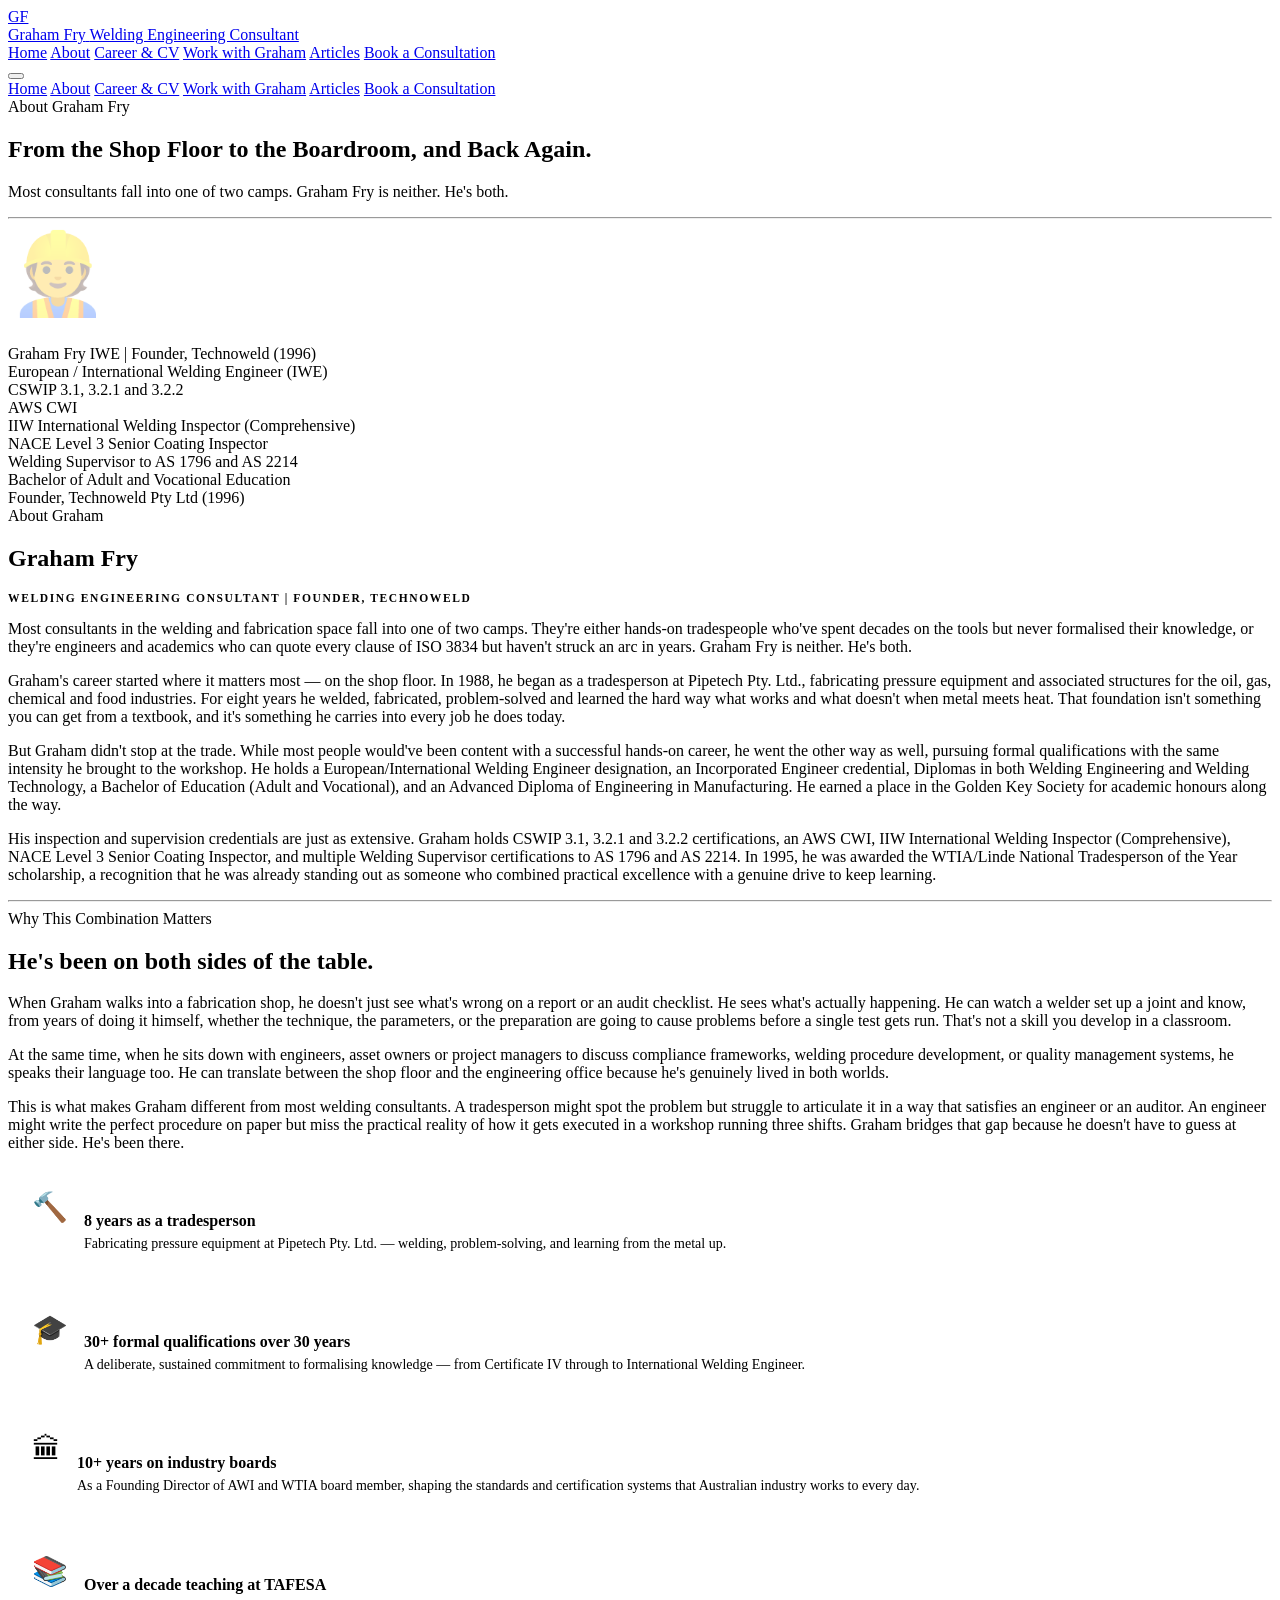
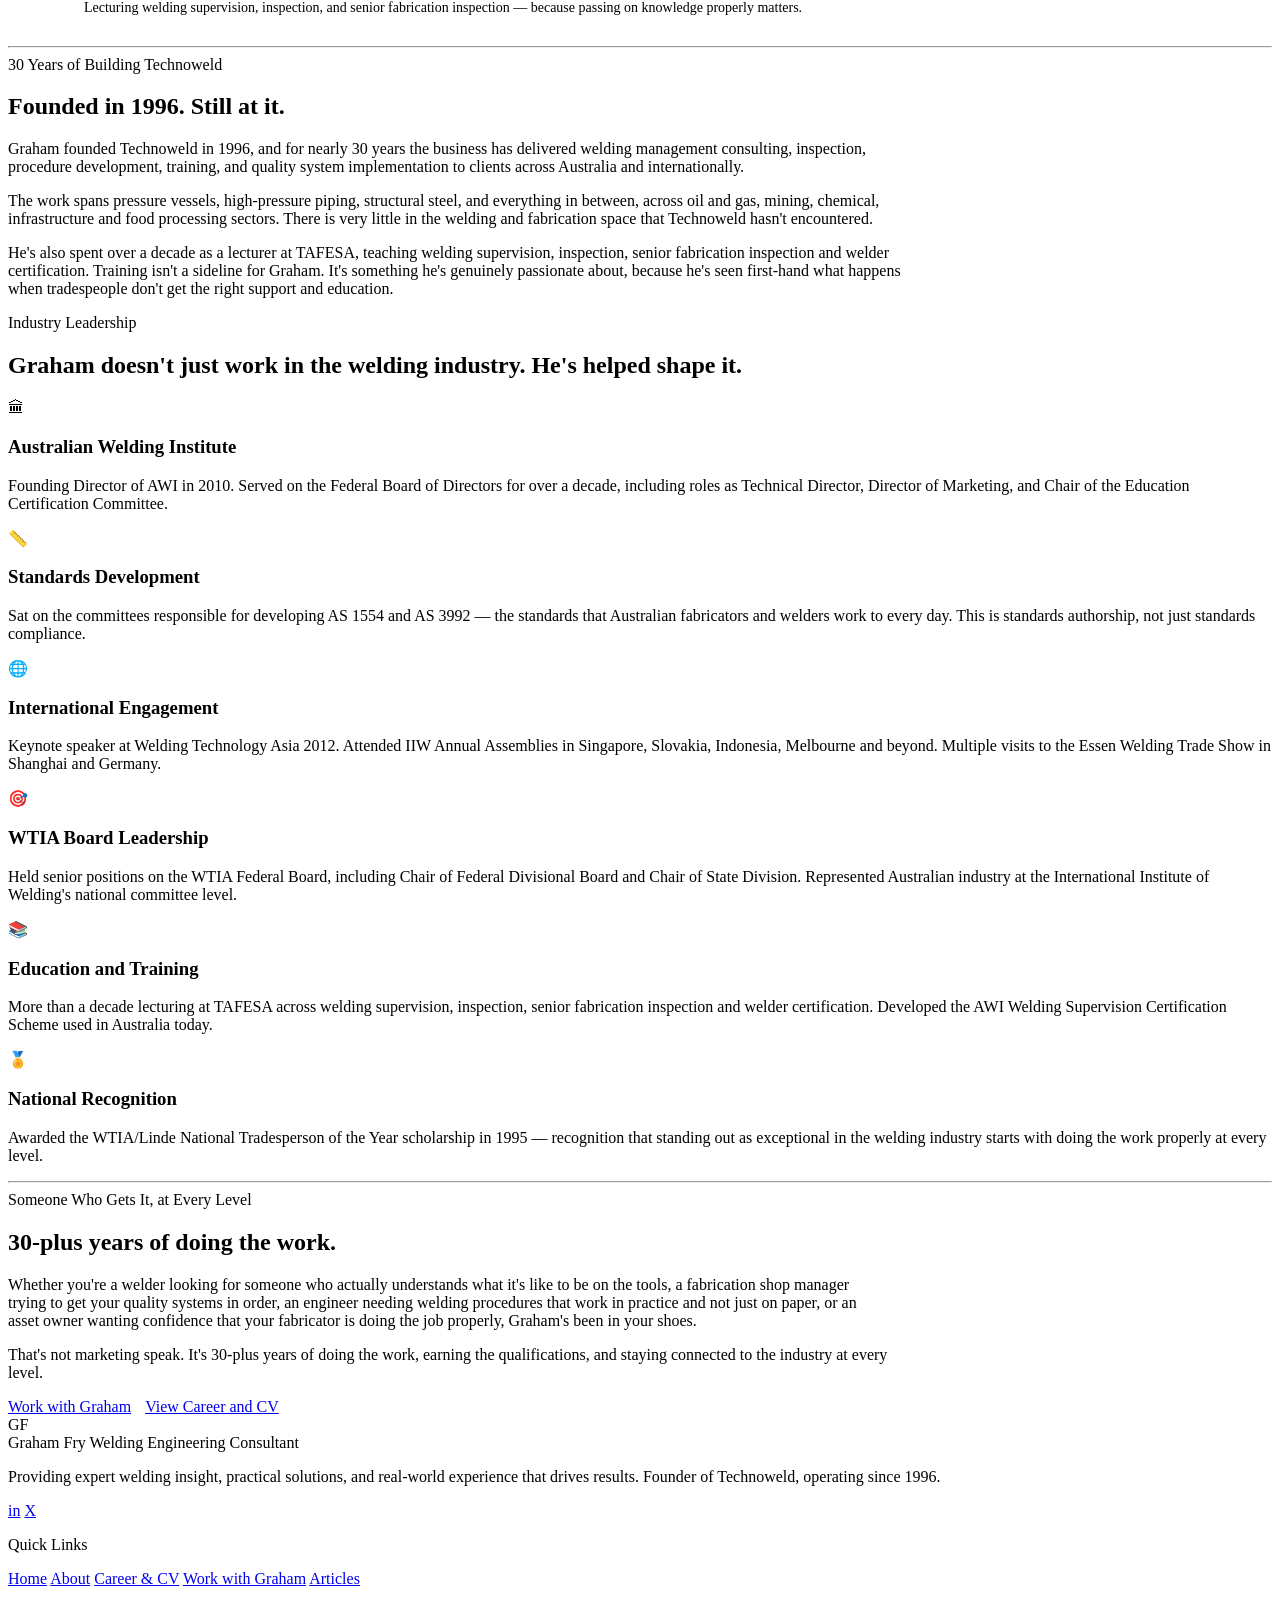
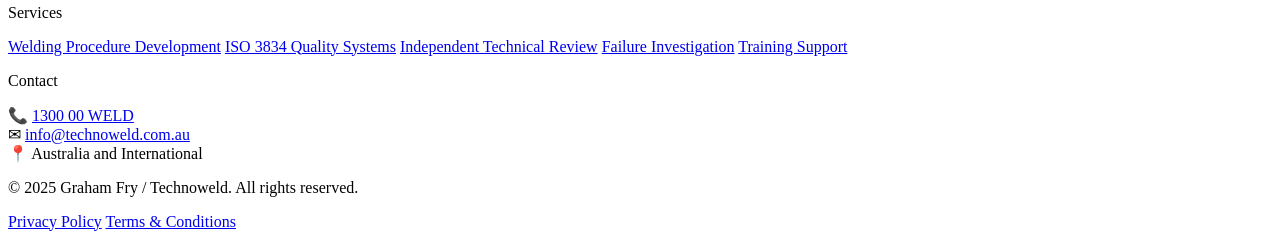
==== about.html @ 4725fdc1 "Initial file upload" ====
<!DOCTYPE html>
<html lang="en-AU">
<head>
  <meta charset="UTF-8" />
  <meta name="viewport" content="width=device-width, initial-scale=1.0" />
  <title>About Graham Fry — Welding Engineering Consultant</title>
  <meta name="description" content="Graham Fry combines 30+ years on the shop floor with formal engineering credentials. Founder of Technoweld, IWE-qualified, WTIA/AWI board director, TAFESA lecturer." />
  <link rel="preconnect" href="https://fonts.googleapis.com" />
  <link rel="preconnect" href="https://fonts.gstatic.com" crossorigin />
  <link href="https://fonts.googleapis.com/css2?family=Playfair+Display:wght@700;800;900&family=Open+Sans:wght@300;400;500;600;700&family=Inter:wght@300;400;500;600;700&display=swap" rel="stylesheet" />
  <link rel="stylesheet" href="css/styles.css" />
</head>
<body>

  <!-- Navigation -->
  <nav class="nav" aria-label="Main navigation">
    <div class="nav__inner">
      <a href="index.html" class="nav__brand">
        <div class="brand-mark" aria-hidden="true">GF</div>
        <div class="nav__brand-text">
          <span class="nav__brand-name">Graham Fry</span>
          <span class="nav__brand-title">Welding Engineering Consultant</span>
        </div>
      </a>
      <div class="nav__links">
        <a href="index.html">Home</a>
        <a href="about.html" class="active">About</a>
        <a href="career.html">Career &amp; CV</a>
        <a href="work-with-graham.html">Work with Graham</a>
        <a href="blog.html">Articles</a>
        <a href="work-with-graham.html#contact" class="nav__cta">Book a Consultation</a>
      </div>
      <button class="nav__toggle" aria-label="Open menu" aria-expanded="false">
        <span></span><span></span><span></span>
      </button>
    </div>
  </nav>

  <div class="nav__mobile" role="navigation" aria-label="Mobile navigation">
    <a href="index.html">Home</a>
    <a href="about.html">About</a>
    <a href="career.html">Career &amp; CV</a>
    <a href="work-with-graham.html">Work with Graham</a>
    <a href="blog.html">Articles</a>
    <a href="work-with-graham.html#contact">Book a Consultation</a>
  </div>

  <!-- Hero -->
  <section class="hero hero--short" aria-labelledby="about-hero-heading">
    <div class="hero__grid">
      <div>
        <div class="hero__eyebrow">About Graham Fry</div>
        <h1 id="about-hero-heading">From the Shop Floor to the Boardroom, and Back Again.</h1>
        <p class="hero__sub">
          Most consultants fall into one of two camps. Graham Fry is neither. He's both.
        </p>
      </div>
    </div>
  </section>

  <hr class="divider-strip" />

  <!-- Bio: Opening -->
  <section class="section" aria-labelledby="bio-intro-heading">
    <div class="container">
      <div class="bio-layout">

        <div class="bio-photo fade-up">
          <div class="bio-photo__frame">
            <!-- Replace with: <img src="assets/graham-fry-portrait.jpg" alt="Graham Fry, Welding Engineering Consultant" /> -->
            <div class="bio-photo__placeholder">
              <span style="font-size:5rem;display:block;margin-bottom:12px;opacity:.35;" aria-hidden="true">👷</span>
              <p style="font-family:var(--font-sans);font-size:.72rem;letter-spacing:.1em;text-transform:uppercase;color:rgba(255,255,255,.3);margin:0;">Portrait</p>
            </div>
            <div class="bio-photo__badge">
              <span class="bio-photo__badge-name">Graham Fry</span>
              <span class="bio-photo__badge-title">IWE | Founder, Technoweld (1996)</span>
            </div>
          </div>
          <div class="bio-credentials">
            <div class="credential-item"><span>European / International Welding Engineer (IWE)</span></div>
            <div class="credential-item"><span>CSWIP 3.1, 3.2.1 and 3.2.2</span></div>
            <div class="credential-item"><span>AWS CWI</span></div>
            <div class="credential-item"><span>IIW International Welding Inspector (Comprehensive)</span></div>
            <div class="credential-item"><span>NACE Level 3 Senior Coating Inspector</span></div>
            <div class="credential-item"><span>Welding Supervisor to AS 1796 and AS 2214</span></div>
            <div class="credential-item"><span>Bachelor of Adult and Vocational Education</span></div>
            <div class="credential-item"><span>Founder, Technoweld Pty Ltd (1996)</span></div>
          </div>
        </div>

        <div class="fade-up">
          <span class="section-label">About Graham</span>
          <h2 id="bio-intro-heading">Graham Fry</h2>
          <p style="font-family:var(--font-sans);font-size:.72rem;font-weight:700;letter-spacing:.14em;text-transform:uppercase;color:var(--copper);margin-bottom:0;">Welding Engineering Consultant | Founder, Technoweld</p>
          <div class="divider"></div>

          <p class="lead">
            Most consultants in the welding and fabrication space fall into one of two camps.
            They're either hands-on tradespeople who've spent decades on the tools but never
            formalised their knowledge, or they're engineers and academics who can quote every
            clause of ISO 3834 but haven't struck an arc in years. Graham Fry is neither.
            He's both.
          </p>

          <p>
            Graham's career started where it matters most — on the shop floor. In 1988, he
            began as a tradesperson at Pipetech Pty. Ltd., fabricating pressure equipment and
            associated structures for the oil, gas, chemical and food industries. For eight years
            he welded, fabricated, problem-solved and learned the hard way what works and what
            doesn't when metal meets heat. That foundation isn't something you can get from a
            textbook, and it's something he carries into every job he does today.
          </p>

          <p>
            But Graham didn't stop at the trade. While most people would've been content with a
            successful hands-on career, he went the other way as well, pursuing formal
            qualifications with the same intensity he brought to the workshop. He holds a
            European/International Welding Engineer designation, an Incorporated Engineer
            credential, Diplomas in both Welding Engineering and Welding Technology, a Bachelor
            of Education (Adult and Vocational), and an Advanced Diploma of Engineering in
            Manufacturing. He earned a place in the Golden Key Society for academic honours
            along the way.
          </p>

          <p>
            His inspection and supervision credentials are just as extensive. Graham holds
            CSWIP 3.1, 3.2.1 and 3.2.2 certifications, an AWS CWI, IIW International Welding
            Inspector (Comprehensive), NACE Level 3 Senior Coating Inspector, and multiple
            Welding Supervisor certifications to AS 1796 and AS 2214. In 1995, he was awarded
            the WTIA/Linde National Tradesperson of the Year scholarship, a recognition that he
            was already standing out as someone who combined practical excellence with a genuine
            drive to keep learning.
          </p>
        </div>
      </div>
    </div>
  </section>

  <hr class="divider-strip" />

  <!-- Why This Combination Matters -->
  <section class="section section--steel" aria-labelledby="combination-heading">
    <div class="container">
      <div class="grid-2" style="gap:64px; align-items:start;">
        <div class="fade-up">
          <span class="section-label">Why This Combination Matters</span>
          <h2 id="combination-heading">He's been on both sides of the table.</h2>
          <div class="divider"></div>
          <p>
            When Graham walks into a fabrication shop, he doesn't just see what's wrong on a
            report or an audit checklist. He sees what's actually happening. He can watch a
            welder set up a joint and know, from years of doing it himself, whether the
            technique, the parameters, or the preparation are going to cause problems before
            a single test gets run. That's not a skill you develop in a classroom.
          </p>
          <p>
            At the same time, when he sits down with engineers, asset owners or project managers
            to discuss compliance frameworks, welding procedure development, or quality
            management systems, he speaks their language too. He can translate between the shop
            floor and the engineering office because he's genuinely lived in both worlds.
          </p>
          <p>
            This is what makes Graham different from most welding consultants. A tradesperson
            might spot the problem but struggle to articulate it in a way that satisfies an
            engineer or an auditor. An engineer might write the perfect procedure on paper but
            miss the practical reality of how it gets executed in a workshop running three
            shifts. Graham bridges that gap because he doesn't have to guess at either side.
            He's been there.
          </p>
        </div>
        <div class="fade-up">
          <div style="display:flex; flex-direction:column; gap:16px;">
            <div class="card" style="display:flex; gap:16px; align-items:flex-start; padding:22px 24px;">
              <span style="font-size:1.8rem;flex-shrink:0;" aria-hidden="true">🔨</span>
              <div>
                <h4 style="margin-bottom:6px;">8 years as a tradesperson</h4>
                <p style="font-size:.875rem;color:var(--text-light);margin:0;">Fabricating pressure equipment at Pipetech Pty. Ltd. — welding, problem-solving, and learning from the metal up.</p>
              </div>
            </div>
            <div class="card" style="display:flex; gap:16px; align-items:flex-start; padding:22px 24px;">
              <span style="font-size:1.8rem;flex-shrink:0;" aria-hidden="true">🎓</span>
              <div>
                <h4 style="margin-bottom:6px;">30+ formal qualifications over 30 years</h4>
                <p style="font-size:.875rem;color:var(--text-light);margin:0;">A deliberate, sustained commitment to formalising knowledge — from Certificate IV through to International Welding Engineer.</p>
              </div>
            </div>
            <div class="card" style="display:flex; gap:16px; align-items:flex-start; padding:22px 24px;">
              <span style="font-size:1.8rem;flex-shrink:0;" aria-hidden="true">🏛</span>
              <div>
                <h4 style="margin-bottom:6px;">10+ years on industry boards</h4>
                <p style="font-size:.875rem;color:var(--text-light);margin:0;">As a Founding Director of AWI and WTIA board member, shaping the standards and certification systems that Australian industry works to every day.</p>
              </div>
            </div>
            <div class="card" style="display:flex; gap:16px; align-items:flex-start; padding:22px 24px;">
              <span style="font-size:1.8rem;flex-shrink:0;" aria-hidden="true">📚</span>
              <div>
                <h4 style="margin-bottom:6px;">Over a decade teaching at TAFESA</h4>
                <p style="font-size:.875rem;color:var(--text-light);margin:0;">Lecturing welding supervision, inspection, and senior fabrication inspection — because passing on knowledge properly matters.</p>
              </div>
            </div>
          </div>
        </div>
      </div>
    </div>
  </section>

  <hr class="divider-strip" />

  <!-- Technoweld -->
  <section class="section" aria-labelledby="technoweld-heading">
    <div class="container" style="max-width:900px;">
      <div class="fade-up">
        <span class="section-label">30 Years of Building Technoweld</span>
        <h2 id="technoweld-heading">Founded in 1996. Still at it.</h2>
        <div class="divider"></div>
        <p class="lead">
          Graham founded Technoweld in 1996, and for nearly 30 years the business has
          delivered welding management consulting, inspection, procedure development, training,
          and quality system implementation to clients across Australia and internationally.
        </p>
        <p>
          The work spans pressure vessels, high-pressure piping, structural steel, and
          everything in between, across oil and gas, mining, chemical, infrastructure and food
          processing sectors. There is very little in the welding and fabrication space that
          Technoweld hasn't encountered.
        </p>
        <p>
          He's also spent over a decade as a lecturer at TAFESA, teaching welding supervision,
          inspection, senior fabrication inspection and welder certification. Training isn't a
          sideline for Graham. It's something he's genuinely passionate about, because he's seen
          first-hand what happens when tradespeople don't get the right support and education.
        </p>
      </div>
    </div>
  </section>

  <!-- Industry Leadership -->
  <section class="section section--steel" aria-labelledby="leadership-heading">
    <div class="container">
      <div class="section-head fade-up">
        <span class="section-label">Industry Leadership</span>
        <h2 id="leadership-heading">Graham doesn't just work in the welding industry. He's helped shape it.</h2>
      </div>

      <div class="grid-3 fade-up">
        <div class="card">
          <div class="card-icon" aria-hidden="true">🏛</div>
          <h3>Australian Welding Institute</h3>
          <p>Founding Director of AWI in 2010. Served on the Federal Board of Directors for over a decade, including roles as Technical Director, Director of Marketing, and Chair of the Education Certification Committee.</p>
        </div>
        <div class="card">
          <div class="card-icon" aria-hidden="true">📏</div>
          <h3>Standards Development</h3>
          <p>Sat on the committees responsible for developing AS 1554 and AS 3992 — the standards that Australian fabricators and welders work to every day. This is standards authorship, not just standards compliance.</p>
        </div>
        <div class="card">
          <div class="card-icon" aria-hidden="true">🌐</div>
          <h3>International Engagement</h3>
          <p>Keynote speaker at Welding Technology Asia 2012. Attended IIW Annual Assemblies in Singapore, Slovakia, Indonesia, Melbourne and beyond. Multiple visits to the Essen Welding Trade Show in Shanghai and Germany.</p>
        </div>
        <div class="card">
          <div class="card-icon" aria-hidden="true">🎯</div>
          <h3>WTIA Board Leadership</h3>
          <p>Held senior positions on the WTIA Federal Board, including Chair of Federal Divisional Board and Chair of State Division. Represented Australian industry at the International Institute of Welding's national committee level.</p>
        </div>
        <div class="card">
          <div class="card-icon" aria-hidden="true">📚</div>
          <h3>Education and Training</h3>
          <p>More than a decade lecturing at TAFESA across welding supervision, inspection, senior fabrication inspection and welder certification. Developed the AWI Welding Supervision Certification Scheme used in Australia today.</p>
        </div>
        <div class="card">
          <div class="card-icon" aria-hidden="true">🏅</div>
          <h3>National Recognition</h3>
          <p>Awarded the WTIA/Linde National Tradesperson of the Year scholarship in 1995 — recognition that standing out as exceptional in the welding industry starts with doing the work properly at every level.</p>
        </div>
      </div>
    </div>
  </section>

  <hr class="divider-strip" />

  <!-- Closing -->
  <section class="section" aria-labelledby="closing-heading">
    <div class="container" style="max-width:880px;">
      <div class="fade-up">
        <span class="section-label">Someone Who Gets It, at Every Level</span>
        <h2 id="closing-heading">30-plus years of doing the work.</h2>
        <div class="divider"></div>
        <p class="lead">
          Whether you're a welder looking for someone who actually understands what it's like
          to be on the tools, a fabrication shop manager trying to get your quality systems in
          order, an engineer needing welding procedures that work in practice and not just on
          paper, or an asset owner wanting confidence that your fabricator is doing the job
          properly, Graham's been in your shoes.
        </p>
        <p>
          That's not marketing speak. It's 30-plus years of doing the work, earning the
          qualifications, and staying connected to the industry at every level.
        </p>
        <div class="mt-32" style="display:flex; gap:14px; flex-wrap:wrap;">
          <a href="work-with-graham.html#contact" class="btn btn-primary btn-lg">Work with Graham</a>
          <a href="career.html" class="btn btn-outline-dark btn-lg">View Career and CV</a>
        </div>
      </div>
    </div>
  </section>

  <!-- Footer -->
  <footer class="footer">
    <div class="footer__inner">
      <div class="footer__grid">
        <div>
          <div class="footer__brand">
            <div class="brand-mark" aria-hidden="true">GF</div>
            <div class="footer__brand-text-wrap">
              <span class="footer__brand-name">Graham Fry</span>
              <span class="footer__brand-title">Welding Engineering Consultant</span>
            </div>
          </div>
          <p class="footer__desc">
            Providing expert welding insight, practical solutions, and real-world
            experience that drives results. Founder of Technoweld, operating since 1996.
          </p>
          <div class="footer__social mt-16">
            <a href="#" aria-label="LinkedIn">in</a>
            <a href="#" aria-label="X (formerly Twitter)">X</a>
          </div>
        </div>
        <div>
          <p class="footer__heading">Quick Links</p>
          <div class="footer__links">
            <a href="index.html">Home</a>
            <a href="about.html">About</a>
            <a href="career.html">Career &amp; CV</a>
            <a href="work-with-graham.html">Work with Graham</a>
            <a href="blog.html">Articles</a>
          </div>
        </div>
        <div>
          <p class="footer__heading">Services</p>
          <div class="footer__links">
            <a href="work-with-graham.html">Welding Procedure Development</a>
            <a href="work-with-graham.html">ISO 3834 Quality Systems</a>
            <a href="work-with-graham.html">Independent Technical Review</a>
            <a href="work-with-graham.html">Failure Investigation</a>
            <a href="work-with-graham.html">Training Support</a>
          </div>
        </div>
        <div>
          <p class="footer__heading">Contact</p>
          <div class="footer__contact-item">
            <span class="footer__contact-icon" aria-hidden="true">📞</span>
            <span class="footer__contact-text"><a href="tel:1300009353">1300 00 WELD</a></span>
          </div>
          <div class="footer__contact-item">
            <span class="footer__contact-icon" aria-hidden="true">✉</span>
            <span class="footer__contact-text"><a href="mailto:info@technoweld.com.au">info@technoweld.com.au</a></span>
          </div>
          <div class="footer__contact-item">
            <span class="footer__contact-icon" aria-hidden="true">📍</span>
            <span class="footer__contact-text">Australia and International</span>
          </div>
        </div>
      </div>
      <div class="footer__bottom">
        <p class="footer__copy">&copy; 2025 Graham Fry / Technoweld. All rights reserved.</p>
        <div class="footer__legal">
          <a href="#">Privacy Policy</a>
          <a href="#">Terms &amp; Conditions</a>
        </div>
      </div>
    </div>
  </footer>

  <script src="js/main.js"></script>
</body>
</html>
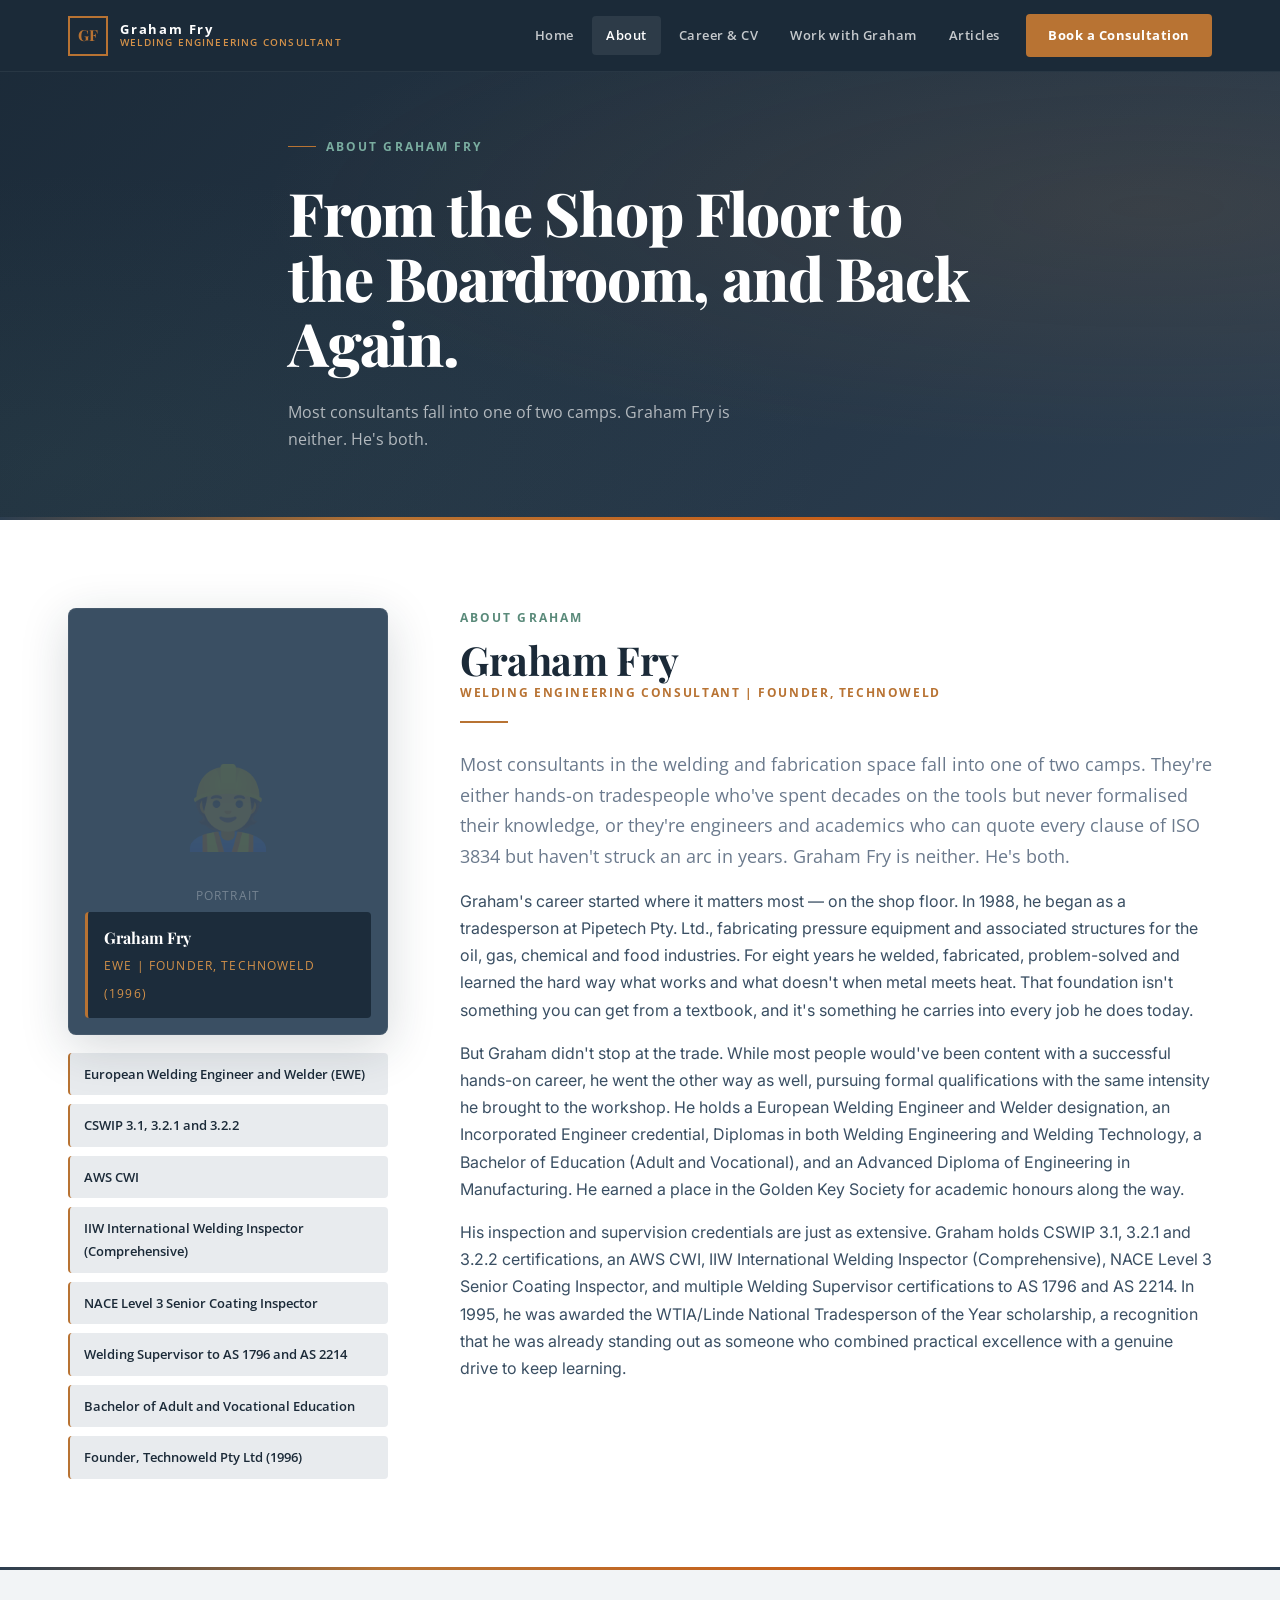
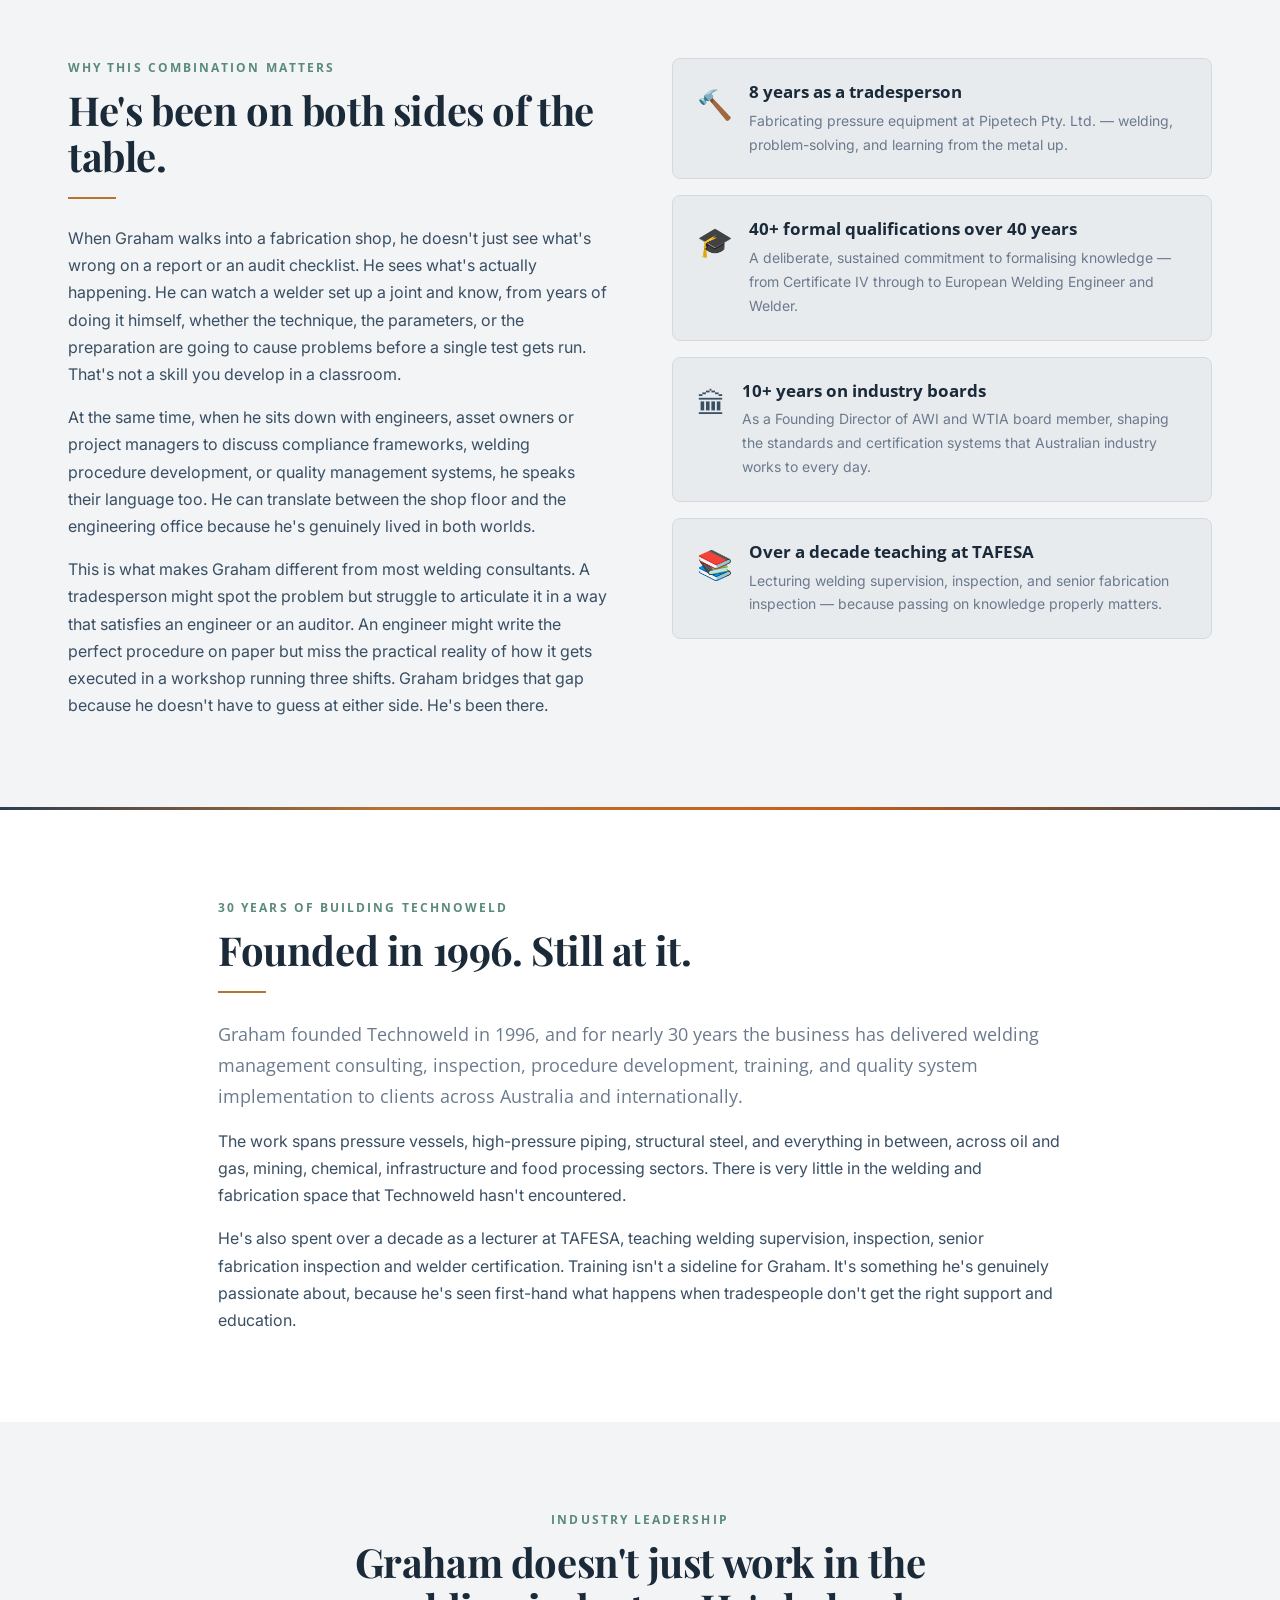
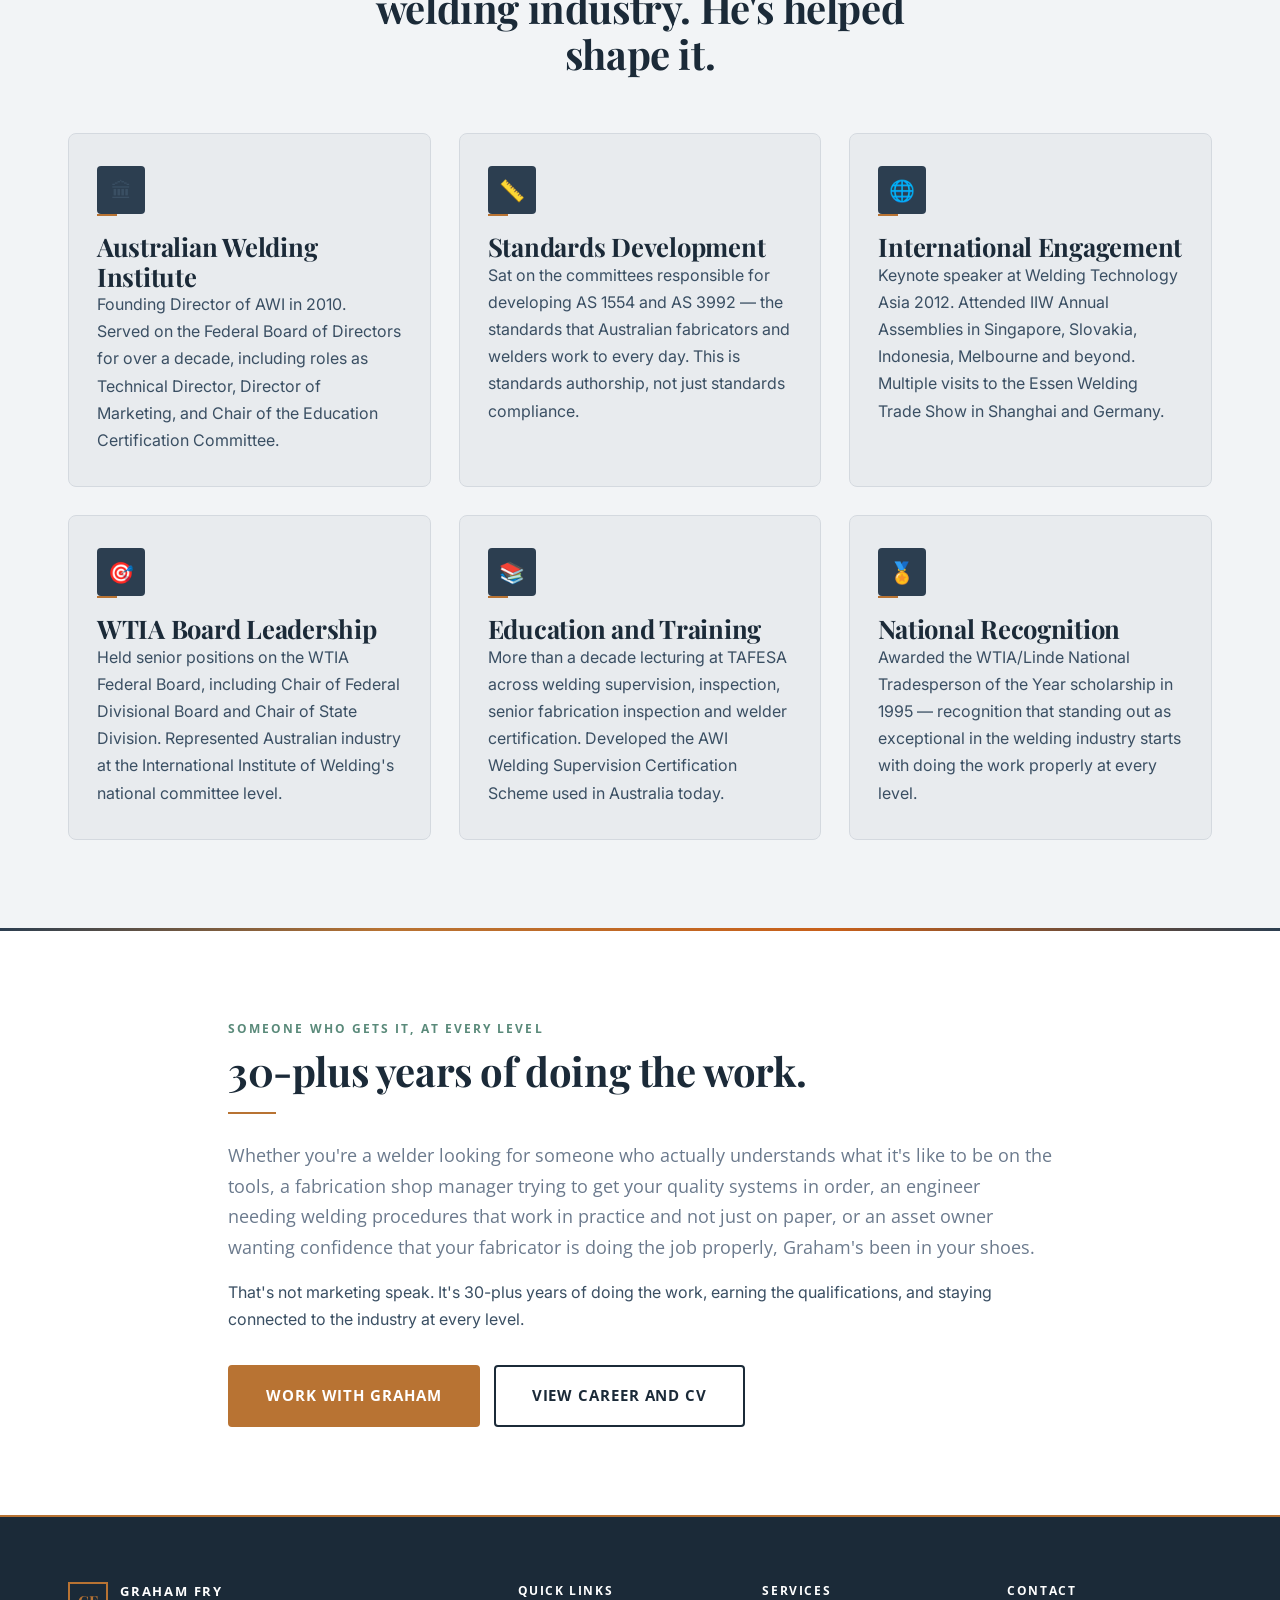
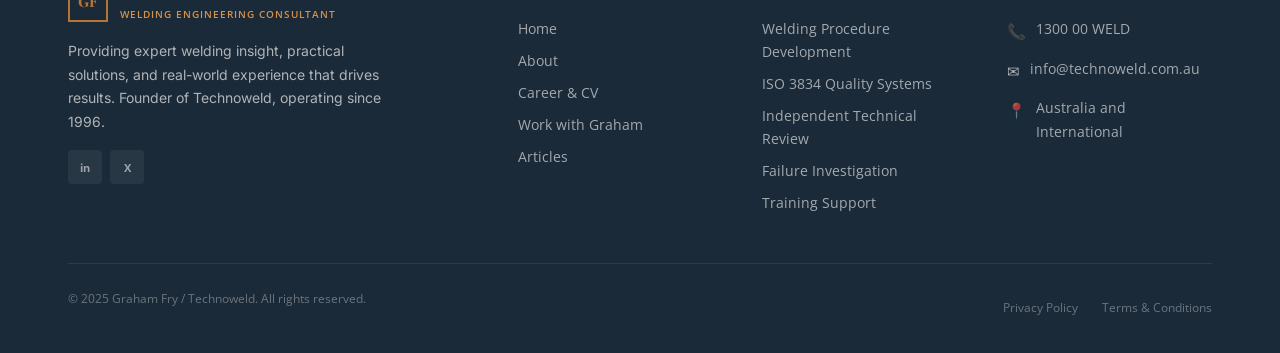
==== commit 46cae328: "Update credentials to 40+ years and European Welding Engineer - Home page credibility strip: remove " ====
--- a/about.html
+++ b/about.html
@@ -4,7 +4,7 @@
   <meta charset="UTF-8" />
   <meta name="viewport" content="width=device-width, initial-scale=1.0" />
   <title>About Graham Fry — Welding Engineering Consultant</title>
-  <meta name="description" content="Graham Fry combines 30+ years on the shop floor with formal engineering credentials. Founder of Technoweld, IWE-qualified, WTIA/AWI board director, TAFESA lecturer." />
+  <meta name="description" content="Graham Fry combines 40+ years on the shop floor with formal engineering credentials. Founder of Technoweld, European Welding Engineer and Welder, WTIA/AWI board director, TAFESA lecturer." />
   <link rel="preconnect" href="https://fonts.googleapis.com" />
   <link rel="preconnect" href="https://fonts.gstatic.com" crossorigin />
   <link href="https://fonts.googleapis.com/css2?family=Playfair+Display:wght@700;800;900&family=Open+Sans:wght@300;400;500;600;700&family=Inter:wght@300;400;500;600;700&display=swap" rel="stylesheet" />
@@ -74,11 +74,11 @@
             </div>
             <div class="bio-photo__badge">
               <span class="bio-photo__badge-name">Graham Fry</span>
-              <span class="bio-photo__badge-title">IWE | Founder, Technoweld (1996)</span>
+              <span class="bio-photo__badge-title">EWE | Founder, Technoweld (1996)</span>
             </div>
           </div>
           <div class="bio-credentials">
-            <div class="credential-item"><span>European / International Welding Engineer (IWE)</span></div>
+            <div class="credential-item"><span>European Welding Engineer and Welder (EWE)</span></div>
             <div class="credential-item"><span>CSWIP 3.1, 3.2.1 and 3.2.2</span></div>
             <div class="credential-item"><span>AWS CWI</span></div>
             <div class="credential-item"><span>IIW International Welding Inspector (Comprehensive)</span></div>
@@ -116,7 +116,7 @@
             But Graham didn't stop at the trade. While most people would've been content with a
             successful hands-on career, he went the other way as well, pursuing formal
             qualifications with the same intensity he brought to the workshop. He holds a
-            European/International Welding Engineer designation, an Incorporated Engineer
+            European Welding Engineer and Welder designation, an Incorporated Engineer
             credential, Diplomas in both Welding Engineering and Welding Technology, a Bachelor
             of Education (Adult and Vocational), and an Advanced Diploma of Engineering in
             Manufacturing. He earned a place in the Golden Key Society for academic honours
@@ -181,8 +181,8 @@
             <div class="card" style="display:flex; gap:16px; align-items:flex-start; padding:22px 24px;">
               <span style="font-size:1.8rem;flex-shrink:0;" aria-hidden="true">🎓</span>
               <div>
-                <h4 style="margin-bottom:6px;">30+ formal qualifications over 30 years</h4>
-                <p style="font-size:.875rem;color:var(--text-light);margin:0;">A deliberate, sustained commitment to formalising knowledge — from Certificate IV through to International Welding Engineer.</p>
+                <h4 style="margin-bottom:6px;">40+ formal qualifications over 40 years</h4>
+                <p style="font-size:.875rem;color:var(--text-light);margin:0;">A deliberate, sustained commitment to formalising knowledge — from Certificate IV through to European Welding Engineer and Welder.</p>
               </div>
             </div>
             <div class="card" style="display:flex; gap:16px; align-items:flex-start; padding:22px 24px;">
--- a/css/styles.css
+++ b/css/styles.css
@@ -0,0 +1,1664 @@
+/* ============================================================
+   Graham Fry — Principal Welding Engineer
+   Design System: Ink Slate / Copper / Patina
+   Fonts: Playfair Display / Open Sans / Inter
+   ============================================================ */
+
+/* ---- CSS Variables ---------------------------------------- */
+:root {
+  /* Core palette */
+  --ink-slate:        #1B2A38;
+  --deep-slate:       #2C3E50;
+  --storm-slate:      #3A4F63;
+  --mid-slate:        #4A5F72;
+
+  --copper:           #B87333;
+  --copper-light:     #D4924A;
+  --copper-lighter:   #E8B882;
+  --copper-dark:      #8F5520;
+  --burnt-amber:      #C8601A;
+
+  --patina:           #5A8A7A;
+  --patina-light:     #7AADA0;
+  --patina-dark:      #3D6B5C;
+
+  --bright-steel:     #E8EBEE;
+  --steel-light:      #F2F4F6;
+  --steel-mid:        #C8CDD4;
+  --border:           #D4D9DF;
+
+  --white:            #FFFFFF;
+  --text-dark:        #1B2A38;
+  --text-body:        #3A4F63;
+  --text-light:       #6B7A8D;
+  --text-xlight:      #9AAAB8;
+
+  /* Typography */
+  --font-display:  'Playfair Display', Georgia, 'Times New Roman', serif;
+  --font-sans:     'Open Sans', 'Calibri', Arial, sans-serif;
+  --font-body:     'Inter', 'Aptos', 'Segoe UI', sans-serif;
+
+  /* Layout */
+  --nav-h:      72px;
+  --max-w:      1200px;
+  --section-v:  88px;
+  --radius:     4px;
+  --radius-lg:  8px;
+  --shadow-sm:  0 1px 4px rgba(27,42,56,.08);
+  --shadow:     0 4px 20px rgba(27,42,56,.12);
+  --shadow-lg:  0 12px 48px rgba(27,42,56,.18);
+}
+
+/* ---- Reset & Base ----------------------------------------- */
+*, *::before, *::after { box-sizing: border-box; margin: 0; padding: 0; }
+html { scroll-behavior: smooth; font-size: 16px; }
+body {
+  font-family: var(--font-body);
+  color: var(--text-body);
+  background: var(--white);
+  line-height: 1.7;
+  -webkit-font-smoothing: antialiased;
+}
+img { max-width: 100%; display: block; }
+a { color: var(--copper); text-decoration: none; transition: color .2s; }
+a:hover { color: var(--copper-dark); }
+ul { list-style: none; }
+
+/* ---- Typography ------------------------------------------- */
+h1, h2, h3 {
+  font-family: var(--font-display);
+  font-weight: 700;
+  line-height: 1.15;
+  color: var(--ink-slate);
+  letter-spacing: -.01em;
+}
+h4, h5 {
+  font-family: var(--font-sans);
+  font-weight: 700;
+  line-height: 1.3;
+  color: var(--ink-slate);
+}
+
+h1 { font-size: clamp(2.2rem, 5vw, 3.5rem); }
+h2 { font-size: clamp(1.75rem, 3.5vw, 2.5rem); }
+h3 { font-size: clamp(1.2rem, 2vw, 1.6rem); }
+h4 { font-size: 1.05rem; }
+
+p { margin-bottom: 1rem; }
+p:last-child { margin-bottom: 0; }
+
+.lead {
+  font-family: var(--font-sans);
+  font-size: 1.1rem;
+  color: var(--text-light);
+  font-weight: 400;
+  line-height: 1.75;
+}
+
+.section-label {
+  font-family: var(--font-sans);
+  font-size: .72rem;
+  font-weight: 700;
+  letter-spacing: .18em;
+  text-transform: uppercase;
+  color: var(--patina);
+  display: block;
+  margin-bottom: .6rem;
+}
+
+/* ---- Layout ----------------------------------------------- */
+.container {
+  max-width: var(--max-w);
+  margin: 0 auto;
+  padding: 0 28px;
+}
+.section { padding: var(--section-v) 0; }
+.section--steel  { background: var(--steel-light); }
+.section--bright { background: var(--bright-steel); }
+.section--dark   { background: var(--ink-slate); color: var(--white); }
+.section--dark h2, .section--dark h3, .section--dark h4 { color: var(--white); }
+.section--dark .lead { color: rgba(255,255,255,.65); }
+.section--dark p { color: rgba(255,255,255,.8); }
+
+.section-head {
+  text-align: center;
+  max-width: 640px;
+  margin: 0 auto 56px;
+}
+.section-head h2 { margin-bottom: .75rem; }
+
+.grid-2 { display: grid; grid-template-columns: 1fr 1fr; gap: 32px; }
+.grid-3 { display: grid; grid-template-columns: repeat(3,1fr); gap: 28px; }
+
+/* ---- Buttons --------------------------------------------- */
+.btn {
+  display: inline-flex;
+  align-items: center;
+  gap: 8px;
+  padding: 13px 30px;
+  border-radius: var(--radius);
+  font-family: var(--font-sans);
+  font-weight: 700;
+  font-size: .875rem;
+  letter-spacing: .06em;
+  text-transform: uppercase;
+  cursor: pointer;
+  transition: all .22s;
+  border: 2px solid transparent;
+  text-decoration: none;
+}
+.btn-primary {
+  background: var(--copper);
+  color: var(--white);
+  border-color: var(--copper);
+}
+.btn-primary:hover {
+  background: var(--copper-dark);
+  border-color: var(--copper-dark);
+  color: var(--white);
+  transform: translateY(-1px);
+  box-shadow: 0 6px 24px rgba(184,115,51,.35);
+}
+.btn-outline {
+  background: transparent;
+  border-color: rgba(255,255,255,.5);
+  color: var(--white);
+}
+.btn-outline:hover {
+  border-color: var(--white);
+  background: rgba(255,255,255,.1);
+  color: var(--white);
+}
+.btn-outline-dark {
+  background: transparent;
+  border-color: var(--ink-slate);
+  color: var(--ink-slate);
+}
+.btn-outline-dark:hover {
+  background: var(--ink-slate);
+  color: var(--white);
+}
+.btn-outline-copper {
+  background: transparent;
+  border-color: var(--copper);
+  color: var(--copper);
+}
+.btn-outline-copper:hover {
+  background: var(--copper);
+  color: var(--white);
+}
+.btn-sm { padding: 9px 20px; font-size: .78rem; }
+.btn-lg { padding: 16px 36px; font-size: .95rem; }
+
+/* ---- Brand Mark ------------------------------------------- */
+.brand-mark {
+  width: 40px;
+  height: 40px;
+  border: 2px solid var(--copper);
+  display: flex;
+  align-items: center;
+  justify-content: center;
+  font-family: var(--font-display);
+  font-weight: 700;
+  font-size: .95rem;
+  color: var(--copper);
+  letter-spacing: .02em;
+  flex-shrink: 0;
+  transition: all .2s;
+}
+.brand-mark:hover {
+  background: var(--copper);
+  color: var(--white);
+}
+
+/* ---- Navigation ------------------------------------------- */
+.nav {
+  position: fixed;
+  top: 0; left: 0; right: 0;
+  height: var(--nav-h);
+  z-index: 1000;
+  background: var(--ink-slate);
+  border-bottom: 1px solid rgba(255,255,255,.06);
+  transition: box-shadow .3s;
+}
+.nav.scrolled { box-shadow: 0 4px 28px rgba(0,0,0,.35); }
+
+.nav__inner {
+  max-width: var(--max-w);
+  margin: 0 auto;
+  padding: 0 28px;
+  height: 100%;
+  display: flex;
+  align-items: center;
+  justify-content: space-between;
+  gap: 24px;
+}
+
+.nav__brand {
+  display: flex;
+  align-items: center;
+  gap: 12px;
+  text-decoration: none;
+}
+.nav__brand-text { display: flex; flex-direction: column; line-height: 1; }
+.nav__brand-name {
+  font-family: var(--font-sans);
+  font-weight: 700;
+  font-size: .8rem;
+  letter-spacing: .14em;
+  color: var(--white);
+}
+.nav__brand-title {
+  font-family: var(--font-sans);
+  font-size: .62rem;
+  font-weight: 600;
+  letter-spacing: .12em;
+  color: var(--copper-light);
+  margin-top: 3px;
+  text-transform: uppercase;
+}
+
+.nav__links {
+  display: flex;
+  align-items: center;
+  gap: 4px;
+}
+.nav__links a {
+  font-family: var(--font-sans);
+  font-size: .82rem;
+  font-weight: 600;
+  letter-spacing: .04em;
+  color: rgba(255,255,255,.75);
+  padding: 8px 14px;
+  border-radius: var(--radius);
+  transition: all .2s;
+  text-decoration: none;
+}
+.nav__links a:hover,
+.nav__links a.active { color: var(--white); background: rgba(255,255,255,.08); }
+
+.nav__cta {
+  background: var(--copper) !important;
+  color: var(--white) !important;
+  border-radius: var(--radius) !important;
+  padding: 10px 22px !important;
+  letter-spacing: .06em;
+  font-weight: 700 !important;
+  margin-left: 8px;
+}
+.nav__cta:hover {
+  background: var(--copper-dark) !important;
+  color: var(--white) !important;
+}
+
+.nav__toggle {
+  display: none;
+  flex-direction: column;
+  gap: 5px;
+  background: none;
+  border: none;
+  cursor: pointer;
+  padding: 4px;
+}
+.nav__toggle span {
+  display: block;
+  width: 24px;
+  height: 2px;
+  background: var(--white);
+  transition: all .3s;
+  border-radius: 2px;
+}
+
+.nav__mobile {
+  display: none;
+  position: fixed;
+  top: var(--nav-h);
+  left: 0; right: 0;
+  background: var(--deep-slate);
+  padding: 20px 28px 28px;
+  border-bottom: 1px solid rgba(255,255,255,.08);
+  z-index: 999;
+}
+.nav__mobile.open { display: block; }
+.nav__mobile a {
+  display: block;
+  font-family: var(--font-sans);
+  font-weight: 600;
+  font-size: .95rem;
+  color: rgba(255,255,255,.8);
+  padding: 12px 0;
+  border-bottom: 1px solid rgba(255,255,255,.07);
+  text-decoration: none;
+}
+.nav__mobile a:last-child { border-bottom: none; }
+.nav__mobile a:hover { color: var(--copper-light); }
+
+/* ---- Hero ------------------------------------------------- */
+.hero {
+  background: linear-gradient(135deg, var(--ink-slate) 0%, var(--deep-slate) 100%);
+  padding: calc(var(--nav-h) + 72px) 0 80px;
+  position: relative;
+  overflow: hidden;
+}
+.hero::before {
+  content: '';
+  position: absolute;
+  inset: 0;
+  background-image:
+    radial-gradient(ellipse at 90% 40%, rgba(184,115,51,.12) 0%, transparent 55%),
+    radial-gradient(ellipse at 5% 90%, rgba(90,138,122,.08) 0%, transparent 45%);
+  pointer-events: none;
+}
+
+/* Two-column hero layout */
+.hero__grid {
+  display: grid;
+  grid-template-columns: 1fr 420px;
+  gap: 56px;
+  align-items: center;
+  position: relative;
+  z-index: 1;
+  max-width: var(--max-w);
+  margin: 0 auto;
+  padding: 0 28px;
+}
+
+.hero__eyebrow {
+  display: inline-flex;
+  align-items: center;
+  gap: 10px;
+  font-family: var(--font-sans);
+  font-size: .72rem;
+  font-weight: 700;
+  letter-spacing: .18em;
+  text-transform: uppercase;
+  color: var(--patina-light);
+  margin-bottom: 24px;
+}
+.hero__eyebrow::before {
+  content: '';
+  width: 28px;
+  height: 1px;
+  background: var(--copper);
+  flex-shrink: 0;
+}
+
+.hero h1 {
+  font-family: var(--font-display);
+  font-weight: 800;
+  color: var(--white);
+  font-size: clamp(2.4rem, 5.5vw, 3.75rem);
+  line-height: 1.08;
+  margin-bottom: 24px;
+  letter-spacing: -.02em;
+}
+.hero h1 span { color: var(--copper-light); font-style: normal; }
+
+.hero__sub {
+  font-family: var(--font-sans);
+  font-size: 1rem;
+  color: rgba(255,255,255,.65);
+  line-height: 1.7;
+  max-width: 480px;
+  margin-bottom: 40px;
+}
+
+.hero__actions { display: flex; gap: 14px; flex-wrap: wrap; }
+
+.hero__image {
+  position: relative;
+  border-radius: var(--radius-lg);
+  overflow: hidden;
+  background: var(--storm-slate);
+  aspect-ratio: 4/5;
+  display: flex;
+  flex-direction: column;
+  align-items: center;
+  justify-content: center;
+  border: 1px solid rgba(255,255,255,.08);
+}
+.hero__image-placeholder {
+  text-align: center;
+  color: rgba(255,255,255,.25);
+  padding: 24px;
+}
+.hero__image-placeholder span { font-size: 4rem; display: block; margin-bottom: 12px; opacity: .5; }
+.hero__image-placeholder .hero__video {
+  display: block;
+  width: 100%;
+  max-width: 360px;
+  margin: 0 auto 12px;
+  border-radius: var(--radius);
+}
+.hero__image-placeholder p {
+  font-family: var(--font-sans);
+  font-size: .75rem;
+  letter-spacing: .12em;
+  text-transform: uppercase;
+  margin: 0;
+}
+.hero__image img { width: 100%; height: 100%; object-fit: cover; }
+
+/* Hero stats bar (inside hero) */
+.hero__stats {
+  grid-column: 1 / -1;
+  display: flex;
+  gap: 0;
+  margin-top: 56px;
+  padding-top: 40px;
+  border-top: 1px solid rgba(255,255,255,.1);
+}
+.hero__stat {
+  flex: 1;
+  padding: 0 32px 0 0;
+  border-right: 1px solid rgba(255,255,255,.1);
+  margin-right: 32px;
+}
+.hero__stat:last-child { border-right: none; margin-right: 0; }
+.hero__stat-num {
+  font-family: var(--font-display);
+  font-weight: 900;
+  font-size: 2.6rem;
+  color: var(--copper-light);
+  line-height: 1;
+  display: block;
+}
+.hero__stat-label {
+  font-family: var(--font-sans);
+  font-size: .72rem;
+  letter-spacing: .12em;
+  text-transform: uppercase;
+  color: rgba(255,255,255,.5);
+  margin-top: 6px;
+  display: block;
+}
+
+/* Short hero for inner pages */
+.hero--short {
+  padding: calc(var(--nav-h) + 56px) 0 64px;
+}
+.hero--short .hero__grid {
+  grid-template-columns: 1fr;
+  max-width: 760px;
+}
+
+/* ---- Divider strip (copper gradient line) ----------------- */
+.divider-strip {
+  height: 3px;
+  background: linear-gradient(90deg,
+    var(--deep-slate) 0%,
+    var(--copper) 30%,
+    var(--burnt-amber) 65%,
+    var(--deep-slate) 100%
+  );
+  border: none;
+}
+
+.divider {
+  width: 48px;
+  height: 2px;
+  background: var(--copper);
+  margin: 18px 0 26px;
+}
+.divider--center { margin: 18px auto 26px; }
+
+/* ---- Cards (bright steel) --------------------------------- */
+.card {
+  background: var(--bright-steel);
+  border-radius: var(--radius-lg);
+  border: 1px solid var(--border);
+  padding: 32px 28px;
+  transition: all .28s;
+}
+.card:hover {
+  box-shadow: var(--shadow-lg);
+  transform: translateY(-3px);
+  border-color: rgba(184,115,51,.3);
+}
+
+/* Topic/expertise card: dark icon box, copper accent */
+.card-icon {
+  width: 48px;
+  height: 48px;
+  background: var(--deep-slate);
+  border-radius: var(--radius);
+  display: flex;
+  align-items: center;
+  justify-content: center;
+  margin-bottom: 18px;
+  font-size: 1.3rem;
+  position: relative;
+}
+.card-icon::after {
+  content: '';
+  position: absolute;
+  bottom: -2px;
+  left: 0;
+  width: 20px;
+  height: 2px;
+  background: var(--copper);
+}
+
+/* White card variant */
+.card--white {
+  background: var(--white);
+  border-color: var(--border);
+}
+
+/* ---- Bio / Profile Layout --------------------------------- */
+.bio-layout {
+  display: grid;
+  grid-template-columns: 320px 1fr;
+  gap: 72px;
+  align-items: start;
+}
+.bio-photo { position: sticky; top: calc(var(--nav-h) + 24px); }
+
+.bio-photo__frame {
+  aspect-ratio: 3/4;
+  background: var(--storm-slate);
+  border-radius: var(--radius-lg);
+  overflow: hidden;
+  position: relative;
+  box-shadow: var(--shadow-lg);
+  display: flex;
+  align-items: center;
+  justify-content: center;
+  border: 1px solid rgba(255,255,255,.06);
+}
+.bio-photo__placeholder {
+  text-align: center;
+  color: rgba(255,255,255,.3);
+  padding: 32px;
+}
+.bio-photo__placeholder span { font-size: 4.5rem; display: block; margin-bottom: 16px; opacity: .4; }
+.bio-photo__frame img { width: 100%; height: 100%; object-fit: cover; }
+
+.bio-photo__badge {
+  position: absolute;
+  bottom: 16px;
+  left: 16px;
+  right: 16px;
+  background: rgba(27,42,56,.92);
+  backdrop-filter: blur(8px);
+  border-radius: var(--radius);
+  padding: 12px 16px;
+  border-left: 3px solid var(--copper);
+}
+.bio-photo__badge-name {
+  font-family: var(--font-display);
+  font-weight: 700;
+  font-size: 1rem;
+  color: var(--white);
+  display: block;
+}
+.bio-photo__badge-title {
+  font-family: var(--font-sans);
+  font-size: .72rem;
+  letter-spacing: .1em;
+  text-transform: uppercase;
+  color: var(--copper-light);
+  margin-top: 3px;
+}
+
+.bio-credentials { margin-top: 18px; display: flex; flex-direction: column; gap: 9px; }
+.credential-item {
+  display: flex;
+  align-items: center;
+  gap: 10px;
+  padding: 10px 14px;
+  background: var(--bright-steel);
+  border-radius: var(--radius);
+  border-left: 2px solid var(--copper);
+}
+.credential-item span {
+  font-family: var(--font-sans);
+  font-size: .83rem;
+  font-weight: 600;
+  color: var(--ink-slate);
+}
+
+/* Checklist items (bio page) */
+.checklist { margin-top: 20px; display: flex; flex-direction: column; gap: 10px; }
+.checklist-item {
+  display: flex;
+  align-items: center;
+  gap: 12px;
+  font-family: var(--font-sans);
+  font-size: .9rem;
+  color: var(--text-body);
+}
+.checklist-item::before {
+  content: '✓';
+  width: 22px;
+  height: 22px;
+  background: var(--copper);
+  color: var(--white);
+  border-radius: 50%;
+  display: flex;
+  align-items: center;
+  justify-content: center;
+  font-size: .65rem;
+  font-weight: 700;
+  flex-shrink: 0;
+  line-height: 1;
+  text-align: center;
+}
+
+/* ---- Stats Band ------------------------------------------- */
+.stats-band {
+  background: linear-gradient(135deg, var(--ink-slate) 0%, var(--deep-slate) 100%);
+  padding: 56px 0;
+}
+.stats-grid {
+  display: grid;
+  grid-template-columns: repeat(4,1fr);
+  gap: 0;
+}
+.stat-item {
+  text-align: center;
+  padding: 0 24px;
+  border-right: 1px solid rgba(255,255,255,.1);
+}
+.stat-item:last-child { border-right: none; }
+.stat-num {
+  font-family: var(--font-display);
+  font-weight: 900;
+  font-size: 3rem;
+  color: var(--copper-light);
+  line-height: 1;
+  display: block;
+}
+.stat-label {
+  font-family: var(--font-sans);
+  font-size: .72rem;
+  font-weight: 700;
+  letter-spacing: .14em;
+  text-transform: uppercase;
+  color: rgba(255,255,255,.55);
+  margin-top: 8px;
+  display: block;
+}
+.stat-sublabel {
+  font-family: var(--font-sans);
+  font-size: .78rem;
+  color: rgba(255,255,255,.35);
+  margin-top: 4px;
+}
+
+/* ---- Timeline --------------------------------------------- */
+.timeline { position: relative; padding: 8px 0; }
+.timeline::before {
+  content: '';
+  position: absolute;
+  left: 176px;
+  top: 0; bottom: 0;
+  width: 1px;
+  background: linear-gradient(to bottom, var(--copper), var(--deep-slate));
+}
+.timeline-item {
+  display: grid;
+  grid-template-columns: 176px 1fr;
+  gap: 0 48px;
+  margin-bottom: 52px;
+  position: relative;
+}
+.timeline-item:last-child { margin-bottom: 0; }
+
+.timeline-date { text-align: right; padding-top: 4px; padding-right: 24px; }
+.timeline-date-range {
+  font-family: var(--font-sans);
+  font-weight: 700;
+  font-size: .8rem;
+  color: var(--copper);
+  display: block;
+  letter-spacing: .06em;
+}
+.timeline-date-loc {
+  font-size: .75rem;
+  color: var(--text-xlight);
+  margin-top: 4px;
+  display: block;
+  font-family: var(--font-sans);
+}
+
+.timeline-dot {
+  position: absolute;
+  left: 176px;
+  top: 8px;
+  width: 12px;
+  height: 12px;
+  background: var(--copper);
+  border-radius: 50%;
+  border: 3px solid var(--white);
+  box-shadow: 0 0 0 2px var(--copper);
+  transform: translateX(-50%);
+  z-index: 1;
+}
+.timeline-content h3 { font-size: 1.2rem; margin-bottom: 4px; }
+.timeline-content h4 {
+  font-family: var(--font-sans);
+  font-weight: 600;
+  font-size: .875rem;
+  color: var(--copper);
+  margin-bottom: 10px;
+  letter-spacing: .02em;
+}
+.timeline-content p { font-size: .92rem; color: var(--text-light); margin-bottom: .5rem; }
+.timeline-content ul { margin-top: 8px; }
+.timeline-content ul li {
+  font-size: .88rem;
+  color: var(--text-light);
+  padding: 4px 0 4px 18px;
+  position: relative;
+}
+.timeline-content ul li::before {
+  content: '→';
+  position: absolute;
+  left: 0;
+  color: var(--copper);
+  font-size: .82rem;
+}
+
+/* ---- Qualifications --------------------------------------- */
+.qual-grid { display: grid; grid-template-columns: repeat(2,1fr); gap: 14px; }
+.qual-item {
+  display: flex;
+  gap: 14px;
+  padding: 16px 18px;
+  background: var(--bright-steel);
+  border-radius: var(--radius);
+  border: 1px solid var(--border);
+  align-items: flex-start;
+}
+.qual-icon { font-size: 1.3rem; flex-shrink: 0; line-height: 1; margin-top: 2px; }
+.qual-text strong {
+  display: block;
+  font-family: var(--font-sans);
+  font-weight: 700;
+  font-size: .875rem;
+  color: var(--ink-slate);
+  margin-bottom: 3px;
+}
+.qual-text span { font-size: .78rem; color: var(--text-light); font-family: var(--font-sans); }
+
+/* ---- Skills Tags ------------------------------------------ */
+.skills-cloud { display: flex; flex-wrap: wrap; gap: 8px; }
+.skill-tag {
+  background: var(--bright-steel);
+  border: 1px solid var(--border);
+  border-radius: 2px;
+  padding: 6px 14px;
+  font-family: var(--font-sans);
+  font-size: .78rem;
+  font-weight: 600;
+  color: var(--text-body);
+  letter-spacing: .03em;
+  transition: all .2s;
+}
+.skill-tag:hover { background: var(--ink-slate); color: var(--white); border-color: var(--ink-slate); }
+.skill-tag--highlight {
+  background: rgba(184,115,51,.1);
+  border-color: rgba(184,115,51,.35);
+  color: var(--copper-dark);
+}
+
+/* ---- Services -------------------------------------------- */
+.service-card {
+  background: var(--white);
+  border: 1px solid var(--border);
+  border-radius: var(--radius-lg);
+  padding: 36px 32px;
+  transition: all .28s;
+  position: relative;
+  overflow: hidden;
+}
+.service-card::after {
+  content: '';
+  position: absolute;
+  bottom: 0; left: 0; right: 0;
+  height: 2px;
+  background: linear-gradient(90deg, var(--copper), var(--copper-light));
+  transform: scaleX(0);
+  transform-origin: left;
+  transition: transform .3s;
+}
+.service-card:hover { box-shadow: var(--shadow-lg); transform: translateY(-2px); }
+.service-card:hover::after { transform: scaleX(1); }
+.service-card__icon {
+  font-size: 2rem;
+  margin-bottom: 16px;
+  display: block;
+}
+.service-card h3 { font-size: 1.2rem; margin-bottom: 12px; }
+.service-card p { color: var(--text-light); font-size: .92rem; }
+.service-card ul { margin-top: 14px; }
+.service-card ul li {
+  font-size: .855rem;
+  color: var(--text-light);
+  padding: 5px 0 5px 16px;
+  position: relative;
+  border-bottom: 1px solid var(--border);
+  font-family: var(--font-sans);
+}
+.service-card ul li:last-child { border-bottom: none; }
+.service-card ul li::before {
+  content: '✓';
+  position: absolute;
+  left: 0;
+  color: var(--copper);
+  font-weight: 700;
+  font-size: .75rem;
+}
+
+/* ---- Contact Form ----------------------------------------- */
+.contact-wrap {
+  display: grid;
+  grid-template-columns: 1fr 420px;
+  gap: 64px;
+  align-items: start;
+}
+.contact-info__item {
+  display: flex;
+  gap: 16px;
+  margin-bottom: 24px;
+  align-items: flex-start;
+}
+.contact-info__icon {
+  width: 44px;
+  height: 44px;
+  background: var(--bright-steel);
+  border-radius: var(--radius);
+  display: flex;
+  align-items: center;
+  justify-content: center;
+  font-size: 1.1rem;
+  flex-shrink: 0;
+  border-left: 2px solid var(--copper);
+}
+.contact-info__text strong {
+  display: block;
+  font-family: var(--font-sans);
+  font-weight: 700;
+  font-size: .875rem;
+  color: var(--ink-slate);
+  margin-bottom: 3px;
+}
+.contact-info__text span { font-size: .875rem; color: var(--text-light); }
+.contact-info__text a { color: var(--copper); font-weight: 600; }
+
+.form-card {
+  background: var(--white);
+  border: 1px solid var(--border);
+  border-radius: var(--radius-lg);
+  padding: 40px;
+  box-shadow: var(--shadow);
+}
+.form-grid { display: grid; grid-template-columns: 1fr 1fr; gap: 18px; }
+.form-grid .form-full { grid-column: 1 / -1; }
+.form-group { display: flex; flex-direction: column; gap: 6px; }
+.form-label {
+  font-family: var(--font-sans);
+  font-size: .75rem;
+  font-weight: 700;
+  letter-spacing: .06em;
+  text-transform: uppercase;
+  color: var(--ink-slate);
+}
+.form-label .req { color: var(--copper); }
+.form-input, .form-select, .form-textarea {
+  width: 100%;
+  padding: 11px 14px;
+  border: 1px solid var(--border);
+  border-radius: var(--radius);
+  font-family: var(--font-body);
+  font-size: .92rem;
+  color: var(--text-dark);
+  background: var(--white);
+  transition: border-color .2s, box-shadow .2s;
+  outline: none;
+  -webkit-appearance: none;
+}
+.form-input:focus, .form-select:focus, .form-textarea:focus {
+  border-color: var(--copper);
+  box-shadow: 0 0 0 3px rgba(184,115,51,.12);
+}
+.form-textarea { resize: vertical; min-height: 120px; }
+.form-input::placeholder, .form-textarea::placeholder { color: #a0aab5; }
+.form-submit { width: 100%; margin-top: 8px; padding: 15px; font-size: .88rem; justify-content: center; }
+.form-success { display: none; text-align: center; padding: 32px 20px; }
+.form-success.show { display: block; }
+.form-success__icon { font-size: 2.5rem; margin-bottom: 12px; }
+.form-success h3 { margin-bottom: 8px; }
+.form-success p { color: var(--text-light); font-size: .92rem; }
+
+/* ---- Blog / Articles ------------------------------------- */
+.blog-grid { display: grid; grid-template-columns: repeat(3,1fr); gap: 24px; }
+
+.article-card {
+  background: var(--white);
+  border: 1px solid var(--border);
+  border-radius: var(--radius-lg);
+  overflow: hidden;
+  transition: all .28s;
+  display: flex;
+  flex-direction: column;
+}
+.article-card:hover { box-shadow: var(--shadow-lg); transform: translateY(-3px); }
+
+.article-card__thumb {
+  aspect-ratio: 16/9;
+  background: linear-gradient(135deg, var(--ink-slate), var(--storm-slate));
+  position: relative;
+  overflow: hidden;
+  display: flex;
+  align-items: center;
+  justify-content: center;
+}
+.article-card__thumb-inner {
+  font-size: 2.5rem;
+  color: rgba(255,255,255,.2);
+}
+.article-card__thumb img { width: 100%; height: 100%; object-fit: cover; transition: transform .4s; }
+.article-card:hover .article-card__thumb img { transform: scale(1.04); }
+
+.article-card__cat {
+  position: absolute;
+  top: 12px;
+  left: 12px;
+  background: var(--patina);
+  color: var(--white);
+  font-family: var(--font-sans);
+  font-size: .68rem;
+  font-weight: 700;
+  letter-spacing: .1em;
+  text-transform: uppercase;
+  padding: 4px 12px;
+  border-radius: 2px;
+}
+
+.article-card__body { padding: 24px 24px 28px; flex: 1; display: flex; flex-direction: column; }
+.article-card__meta {
+  font-family: var(--font-sans);
+  font-size: .75rem;
+  color: var(--text-xlight);
+  margin-bottom: 10px;
+  display: flex;
+  align-items: center;
+  gap: 10px;
+}
+.article-card__meta span + span::before { content: '·'; margin-right: 10px; }
+
+.article-card h3 {
+  font-family: var(--font-display);
+  font-size: 1.05rem;
+  margin-bottom: 10px;
+  color: var(--ink-slate);
+  line-height: 1.35;
+}
+.article-card:hover h3 { color: var(--copper-dark); }
+.article-card p { font-size: .88rem; color: var(--text-light); flex: 1; }
+.article-card__link {
+  display: inline-flex;
+  align-items: center;
+  gap: 6px;
+  margin-top: 16px;
+  font-family: var(--font-sans);
+  font-size: .72rem;
+  font-weight: 700;
+  letter-spacing: .1em;
+  text-transform: uppercase;
+  color: var(--copper);
+  transition: gap .2s;
+}
+.article-card:hover .article-card__link { gap: 10px; }
+
+/* Featured article */
+.article-card--featured { grid-column: 1 / -1; flex-direction: row; }
+.article-card--featured .article-card__thumb { aspect-ratio: unset; width: 380px; flex-shrink: 0; }
+.article-card--featured .article-card__body { padding: 36px 40px; }
+.article-card--featured h3 { font-size: 1.45rem; }
+.article-card--featured p { font-size: .95rem; }
+
+/* Blog filter */
+.blog-filter { display: flex; gap: 8px; flex-wrap: wrap; margin-bottom: 40px; }
+.filter-btn {
+  padding: 8px 18px;
+  border-radius: 2px;
+  border: 1.5px solid var(--border);
+  font-family: var(--font-sans);
+  font-size: .75rem;
+  font-weight: 700;
+  letter-spacing: .05em;
+  text-transform: uppercase;
+  color: var(--text-light);
+  cursor: pointer;
+  transition: all .2s;
+  background: var(--white);
+}
+.filter-btn:hover,
+.filter-btn.active { background: var(--ink-slate); border-color: var(--ink-slate); color: var(--white); }
+
+/* ---- Quote / Testimonial ---------------------------------- */
+.quote-block {
+  border-left: 3px solid var(--copper);
+  padding: 24px 32px;
+  background: var(--bright-steel);
+  border-radius: 0 var(--radius-lg) var(--radius-lg) 0;
+  margin: 32px 0;
+}
+.quote-block p {
+  font-family: var(--font-display);
+  font-size: 1.2rem;
+  color: var(--ink-slate);
+  line-height: 1.65;
+  margin-bottom: 12px;
+}
+.quote-block cite {
+  font-family: var(--font-sans);
+  font-style: normal;
+  font-size: .8rem;
+  font-weight: 700;
+  color: var(--copper);
+  letter-spacing: .06em;
+  text-transform: uppercase;
+}
+
+/* Dark quote card */
+.quote-card {
+  background: var(--deep-slate);
+  border-radius: var(--radius-lg);
+  padding: 40px;
+  position: relative;
+}
+.quote-card::before {
+  content: '"';
+  position: absolute;
+  top: 16px; left: 28px;
+  font-family: Georgia, serif;
+  font-size: 5rem;
+  color: rgba(184,115,51,.2);
+  line-height: 1;
+}
+.quote-card p { color: rgba(255,255,255,.85); font-size: 1.1rem; line-height: 1.75; }
+.quote-card cite {
+  display: block;
+  margin-top: 16px;
+  font-style: normal;
+  font-family: var(--font-sans);
+  font-weight: 700;
+  color: var(--copper-light);
+  font-size: .82rem;
+  letter-spacing: .06em;
+  text-transform: uppercase;
+}
+
+/* ---- CTA Banner ------------------------------------------- */
+.cta-banner {
+  background: linear-gradient(135deg, var(--ink-slate) 0%, var(--deep-slate) 100%);
+  border-radius: var(--radius-lg);
+  padding: 56px 64px;
+  display: flex;
+  align-items: center;
+  justify-content: space-between;
+  gap: 32px;
+  position: relative;
+  overflow: hidden;
+}
+.cta-banner::after {
+  content: '';
+  position: absolute;
+  bottom: 0; left: 0; right: 0;
+  height: 2px;
+  background: linear-gradient(90deg, var(--copper), var(--burnt-amber));
+}
+.cta-banner h2 { color: var(--white); }
+.cta-banner p { color: rgba(255,255,255,.65); margin-top: 8px; font-family: var(--font-sans); }
+
+/* ---- Footer ----------------------------------------------- */
+.footer {
+  background: var(--ink-slate);
+  color: rgba(255,255,255,.65);
+  padding: 64px 0 28px;
+  border-top: 2px solid var(--copper);
+}
+.footer__inner { max-width: var(--max-w); margin: 0 auto; padding: 0 28px; }
+.footer__grid {
+  display: grid;
+  grid-template-columns: 2fr 1fr 1fr 1fr;
+  gap: 40px;
+  margin-bottom: 48px;
+}
+.footer__brand {
+  display: flex;
+  align-items: center;
+  gap: 12px;
+  margin-bottom: 16px;
+}
+.footer__brand-text-wrap { display: flex; flex-direction: column; }
+.footer__brand-name {
+  font-family: var(--font-sans);
+  font-weight: 700;
+  font-size: .8rem;
+  letter-spacing: .14em;
+  text-transform: uppercase;
+  color: var(--white);
+}
+.footer__brand-title {
+  font-family: var(--font-sans);
+  font-size: .62rem;
+  font-weight: 600;
+  letter-spacing: .1em;
+  text-transform: uppercase;
+  color: var(--copper-light);
+  margin-top: 3px;
+}
+.footer__desc { font-size: .875rem; line-height: 1.7; max-width: 320px; }
+
+.footer__heading {
+  font-family: var(--font-sans);
+  font-weight: 700;
+  font-size: .72rem;
+  letter-spacing: .14em;
+  text-transform: uppercase;
+  color: var(--white);
+  margin-bottom: 16px;
+}
+.footer__links { display: flex; flex-direction: column; gap: 9px; }
+.footer__links a {
+  color: rgba(255,255,255,.6);
+  font-family: var(--font-sans);
+  font-size: .85rem;
+  transition: color .2s;
+  text-decoration: none;
+}
+.footer__links a:hover { color: var(--copper-light); }
+
+.footer__contact-item { display: flex; align-items: flex-start; gap: 10px; margin-bottom: 12px; }
+.footer__contact-icon { font-size: .95rem; flex-shrink: 0; margin-top: 2px; }
+.footer__contact-text { font-family: var(--font-sans); font-size: .85rem; color: rgba(255,255,255,.6); }
+.footer__contact-text a { color: rgba(255,255,255,.6); }
+.footer__contact-text a:hover { color: var(--copper-light); }
+
+.footer__bottom {
+  border-top: 1px solid rgba(255,255,255,.08);
+  padding-top: 24px;
+  display: flex;
+  justify-content: space-between;
+  align-items: center;
+  gap: 16px;
+  flex-wrap: wrap;
+}
+.footer__copy { font-family: var(--font-sans); font-size: .78rem; color: rgba(255,255,255,.35); }
+.footer__legal a {
+  font-family: var(--font-sans);
+  font-size: .78rem;
+  color: rgba(255,255,255,.35);
+  margin-left: 20px;
+}
+.footer__legal a:hover { color: var(--copper-light); }
+
+.footer__social { display: flex; gap: 8px; }
+.footer__social a {
+  width: 34px; height: 34px;
+  background: rgba(255,255,255,.06);
+  border-radius: var(--radius);
+  display: flex;
+  align-items: center;
+  justify-content: center;
+  font-family: var(--font-sans);
+  font-size: .7rem;
+  font-weight: 700;
+  color: rgba(255,255,255,.55);
+  transition: all .2s;
+  text-decoration: none;
+}
+.footer__social a:hover { background: var(--copper); color: var(--white); }
+
+/* ---- Utilities -------------------------------------------- */
+.text-center { text-align: center; }
+.text-copper { color: var(--copper); }
+.text-patina { color: var(--patina); }
+.mb-0 { margin-bottom: 0; }
+.mt-8  { margin-top: 8px; }
+.mt-16 { margin-top: 16px; }
+.mt-24 { margin-top: 24px; }
+.mt-32 { margin-top: 32px; }
+.mt-48 { margin-top: 48px; }
+.mt-64 { margin-top: 64px; }
+
+/* ---- Scroll Animations ------------------------------------ */
+.fade-up {
+  opacity: 0;
+  transform: translateY(22px);
+  transition: opacity .55s ease, transform .55s ease;
+}
+.fade-up.visible { opacity: 1; transform: translateY(0); }
+
+/* ---- Responsive ------------------------------------------- */
+@media (max-width: 1024px) {
+  .hero__grid { grid-template-columns: 1fr; }
+  .hero__image { display: none; }
+  .bio-layout { grid-template-columns: 260px 1fr; gap: 40px; }
+  .article-card--featured { flex-direction: column; }
+  .article-card--featured .article-card__thumb { width: 100%; aspect-ratio: 16/9; }
+  .contact-wrap { grid-template-columns: 1fr; }
+  .footer__grid { grid-template-columns: 1fr 1fr; }
+  .stats-grid { grid-template-columns: repeat(2,1fr); gap: 32px; }
+  .stat-item { border-right: none; }
+  .timeline::before { left: 152px; }
+  .timeline-item { grid-template-columns: 152px 1fr; }
+}
+
+@media (max-width: 768px) {
+  :root { --section-v: 60px; }
+  .nav__links { display: none; }
+  .nav__toggle { display: flex; }
+  .hero { padding: calc(var(--nav-h) + 44px) 0 60px; }
+  .bio-layout { grid-template-columns: 1fr; }
+  .bio-photo { position: static; max-width: 300px; margin: 0 auto 32px; }
+  .grid-2, .grid-3, .blog-grid { grid-template-columns: 1fr; }
+  .qual-grid { grid-template-columns: 1fr; }
+  .form-grid { grid-template-columns: 1fr; }
+  .timeline::before { display: none; }
+  .timeline-item { grid-template-columns: 1fr; }
+  .timeline-date { text-align: left; padding-right: 0; padding-bottom: 4px; }
+  .timeline-dot { display: none; }
+  .cta-banner { flex-direction: column; text-align: center; padding: 40px 28px; }
+  .footer__grid { grid-template-columns: 1fr; gap: 28px; }
+  .footer__bottom { flex-direction: column; text-align: center; }
+  .hero__stat-num { font-size: 2rem; }
+  .hero__stats { gap: 16px; }
+  .hero__actions { flex-direction: column; align-items: flex-start; }
+  .hero__actions .btn { width: 100%; justify-content: center; }
+  .stats-grid { grid-template-columns: repeat(2,1fr); }
+  .stat-num { font-size: 2.4rem; }
+}
+
+@media (max-width: 480px) {
+  .container { padding: 0 16px; }
+  .form-card { padding: 24px 18px; }
+  .card { padding: 22px 18px; }
+  .cta-banner { padding: 32px 20px; }
+}
+
+/* ---- Dual Timeline (Career Page) -------------------------- */
+.dual-timeline-wrap {
+  position: relative;
+  max-width: var(--max-w);
+  margin: 0 auto;
+  padding: 0 28px;
+}
+
+/* Column headers */
+.tl-headers {
+  display: grid;
+  grid-template-columns: 1fr 120px 1fr;
+  gap: 0;
+  margin-bottom: 48px;
+  position: sticky;
+  top: var(--nav-h);
+  z-index: 10;
+  background: var(--steel-light);
+  padding: 16px 0;
+}
+.tl-header {
+  text-align: center;
+  padding: 12px 16px;
+  background: var(--ink-slate);
+  border-radius: var(--radius);
+}
+.tl-header h3 {
+  color: var(--white);
+  font-family: var(--font-sans);
+  font-size: .75rem;
+  font-weight: 700;
+  letter-spacing: .14em;
+  text-transform: uppercase;
+  margin: 0;
+}
+.tl-header p {
+  font-family: var(--font-sans);
+  font-size: .72rem;
+  color: rgba(255,255,255,.55);
+  margin: 4px 0 0;
+}
+.tl-header--left { border-right: 3px solid var(--copper); }
+.tl-header--right { border-left: 3px solid var(--patina); }
+.tl-header-mid { background: transparent; display: flex; align-items: center; justify-content: center; }
+
+/* The timeline grid rows */
+.tl-row {
+  display: grid;
+  grid-template-columns: 1fr 120px 1fr;
+  gap: 0;
+  position: relative;
+  margin-bottom: 0;
+}
+
+/* Central spine */
+.tl-spine {
+  position: relative;
+  display: flex;
+  flex-direction: column;
+  align-items: center;
+}
+
+.tl-year-badge {
+  background: var(--ink-slate);
+  color: var(--copper-light);
+  font-family: var(--font-sans);
+  font-weight: 800;
+  font-size: .8rem;
+  letter-spacing: .06em;
+  padding: 6px 10px;
+  border-radius: var(--radius);
+  z-index: 2;
+  position: relative;
+  white-space: nowrap;
+  border: 2px solid var(--copper);
+  margin: 16px 0 4px;
+}
+
+.tl-spine-line {
+  flex: 1;
+  width: 2px;
+  background: linear-gradient(to bottom, var(--copper), var(--deep-slate));
+  min-height: 20px;
+}
+.tl-spine-line--first { min-height: 16px; }
+
+/* Left and right entry areas */
+.tl-left-area {
+  padding: 16px 20px 16px 0;
+  display: flex;
+  flex-direction: column;
+  gap: 8px;
+  align-items: flex-end;
+  justify-content: flex-start;
+}
+.tl-right-area {
+  padding: 16px 0 16px 20px;
+  display: flex;
+  flex-direction: column;
+  gap: 8px;
+  align-items: flex-start;
+  justify-content: flex-start;
+}
+
+/* Timeline entry button */
+.tl-entry {
+  background: var(--white);
+  border: 1px solid var(--border);
+  border-radius: var(--radius);
+  padding: 10px 14px;
+  cursor: pointer;
+  transition: all .22s;
+  text-align: left;
+  width: 100%;
+  max-width: 440px;
+  position: relative;
+  display: block;
+  font-family: var(--font-sans);
+}
+.tl-entry:hover {
+  box-shadow: var(--shadow);
+  transform: translateX(-2px);
+  border-color: var(--copper);
+}
+.tl-entry--right:hover {
+  transform: translateX(2px);
+}
+
+.tl-entry__title {
+  font-family: var(--font-sans);
+  font-size: .875rem;
+  font-weight: 700;
+  color: var(--ink-slate);
+  display: block;
+  line-height: 1.35;
+  margin-bottom: 2px;
+}
+.tl-entry__sub {
+  font-size: .75rem;
+  color: var(--text-light);
+  display: block;
+  font-family: var(--font-sans);
+}
+
+/* Connector line from entry to spine */
+.tl-entry-left-wrap { display: flex; align-items: center; width: 100%; justify-content: flex-end; gap: 0; }
+.tl-entry-right-wrap { display: flex; align-items: center; width: 100%; justify-content: flex-start; gap: 0; }
+
+.tl-connector {
+  height: 2px;
+  width: 16px;
+  flex-shrink: 0;
+}
+.tl-connector--left { background: linear-gradient(to left, transparent, var(--copper)); }
+.tl-connector--right { background: linear-gradient(to right, transparent, var(--patina)); }
+
+/* Type badges */
+.tl-entry--qual { border-left: 3px solid var(--copper); }
+.tl-entry--pd   { border-right: 3px solid var(--patina); }
+.tl-entry--pd .tl-entry__title { color: var(--patina-dark); }
+
+/* Special entries */
+.tl-entry--award {
+  background: linear-gradient(135deg, rgba(184,115,51,.08), rgba(184,115,51,.04));
+  border-color: var(--copper);
+}
+
+/* ---- Modal Popup ------------------------------------------ */
+.modal-overlay {
+  display: none;
+  position: fixed;
+  inset: 0;
+  background: rgba(27,42,56,.75);
+  z-index: 2000;
+  align-items: center;
+  justify-content: center;
+  padding: 24px;
+  backdrop-filter: blur(4px);
+}
+.modal-overlay.open { display: flex; }
+
+.modal-box {
+  background: var(--white);
+  border-radius: var(--radius-lg);
+  max-width: 560px;
+  width: 100%;
+  box-shadow: 0 24px 72px rgba(0,0,0,.3);
+  overflow: hidden;
+  animation: modalIn .22s ease;
+  position: relative;
+}
+
+@keyframes modalIn {
+  from { opacity: 0; transform: translateY(16px) scale(.97); }
+  to   { opacity: 1; transform: translateY(0) scale(1); }
+}
+
+.modal-header {
+  background: var(--ink-slate);
+  padding: 24px 28px 20px;
+  border-bottom: 3px solid var(--copper);
+  position: relative;
+}
+.modal-header--pd { border-bottom-color: var(--patina); }
+
+.modal-year {
+  font-family: var(--font-sans);
+  font-size: .72rem;
+  font-weight: 700;
+  letter-spacing: .14em;
+  text-transform: uppercase;
+  color: var(--copper-light);
+  display: block;
+  margin-bottom: 6px;
+}
+.modal-header--pd .modal-year { color: var(--patina-light); }
+
+.modal-title {
+  font-family: var(--font-display);
+  font-size: 1.3rem;
+  font-weight: 700;
+  color: var(--white);
+  line-height: 1.25;
+  margin: 0;
+}
+
+.modal-type-tag {
+  display: inline-block;
+  margin-top: 10px;
+  padding: 3px 10px;
+  border-radius: 2px;
+  font-family: var(--font-sans);
+  font-size: .68rem;
+  font-weight: 700;
+  letter-spacing: .1em;
+  text-transform: uppercase;
+  background: rgba(184,115,51,.25);
+  color: var(--copper-lighter);
+}
+.modal-header--pd .modal-type-tag {
+  background: rgba(90,138,122,.25);
+  color: var(--patina-light);
+}
+
+.modal-close {
+  position: absolute;
+  top: 16px;
+  right: 16px;
+  width: 32px;
+  height: 32px;
+  background: rgba(255,255,255,.1);
+  border: none;
+  border-radius: var(--radius);
+  color: rgba(255,255,255,.7);
+  font-size: 1.1rem;
+  cursor: pointer;
+  display: flex;
+  align-items: center;
+  justify-content: center;
+  transition: background .2s;
+  line-height: 1;
+}
+.modal-close:hover { background: rgba(255,255,255,.2); }
+
+.modal-body {
+  padding: 28px;
+}
+.modal-body p {
+  font-size: .95rem;
+  color: var(--text-body);
+  line-height: 1.75;
+  margin-bottom: .75rem;
+}
+.modal-body p:last-child { margin-bottom: 0; }
+
+.modal-importance {
+  margin-top: 20px;
+  padding: 16px 18px;
+  background: var(--bright-steel);
+  border-radius: var(--radius);
+  border-left: 3px solid var(--copper);
+}
+.modal-header--pd ~ .modal-body .modal-importance { border-left-color: var(--patina); }
+.modal-importance strong {
+  font-family: var(--font-sans);
+  font-size: .72rem;
+  font-weight: 700;
+  letter-spacing: .1em;
+  text-transform: uppercase;
+  color: var(--copper);
+  display: block;
+  margin-bottom: 6px;
+}
+.modal-importance p { font-size: .875rem; color: var(--text-body); margin: 0; }
+
+/* Timeline mobile */
+@media (max-width: 900px) {
+  .tl-headers { grid-template-columns: 1fr 80px 1fr; }
+  .tl-row { grid-template-columns: 1fr 80px 1fr; }
+  .tl-year-badge { font-size: .7rem; padding: 5px 7px; }
+  .tl-entry__title { font-size: .8rem; }
+  .tl-entry__sub { font-size: .7rem; }
+  .tl-left-area { padding-right: 12px; }
+  .tl-right-area { padding-left: 12px; }
+}
+
+@media (max-width: 640px) {
+  .tl-headers { display: none; }
+  .tl-row {
+    grid-template-columns: 60px 1fr;
+    grid-template-rows: auto;
+  }
+  .tl-spine {
+    grid-column: 1;
+    grid-row: 1 / 99;
+  }
+  .tl-left-area, .tl-right-area {
+    grid-column: 2;
+    padding: 8px 0 8px 12px;
+    align-items: flex-start;
+  }
+  .tl-right-area { padding-top: 0; }
+  .tl-entry { max-width: 100%; }
+  .tl-entry:hover { transform: none; }
+  .tl-connector { display: none; }
+}
+
+/* ---- Credibility strip ------------------------------------ */
+.cred-strip {
+  display: flex;
+  flex-wrap: wrap;
+  gap: 0;
+  border-top: 1px solid var(--border);
+  border-bottom: 1px solid var(--border);
+  overflow: hidden;
+}
+.cred-item {
+  flex: 1;
+  min-width: 160px;
+  text-align: center;
+  padding: 20px 16px;
+  border-right: 1px solid var(--border);
+  display: flex;
+  flex-direction: column;
+  align-items: center;
+  gap: 6px;
+}
+.cred-item:last-child { border-right: none; }
+.cred-item__icon {
+  font-size: 1.5rem;
+  display: block;
+}
+.cred-item__text {
+  font-family: var(--font-sans);
+  font-size: .78rem;
+  font-weight: 700;
+  color: var(--ink-slate);
+  letter-spacing: .02em;
+  line-height: 1.3;
+}
+
+/* ---- Approach numbered steps ------------------------------ */
+.approach-steps { display: flex; flex-direction: column; gap: 24px; }
+.approach-step {
+  display: flex;
+  gap: 20px;
+  align-items: flex-start;
+}
+.approach-step__num {
+  font-family: var(--font-display);
+  font-weight: 900;
+  font-size: 2.2rem;
+  color: var(--copper);
+  line-height: 1;
+  flex-shrink: 0;
+  width: 44px;
+  text-align: right;
+}
+.approach-step__content h4 { margin-bottom: 6px; }
+.approach-step__content p { color: var(--text-light); font-size: .92rem; margin: 0; }
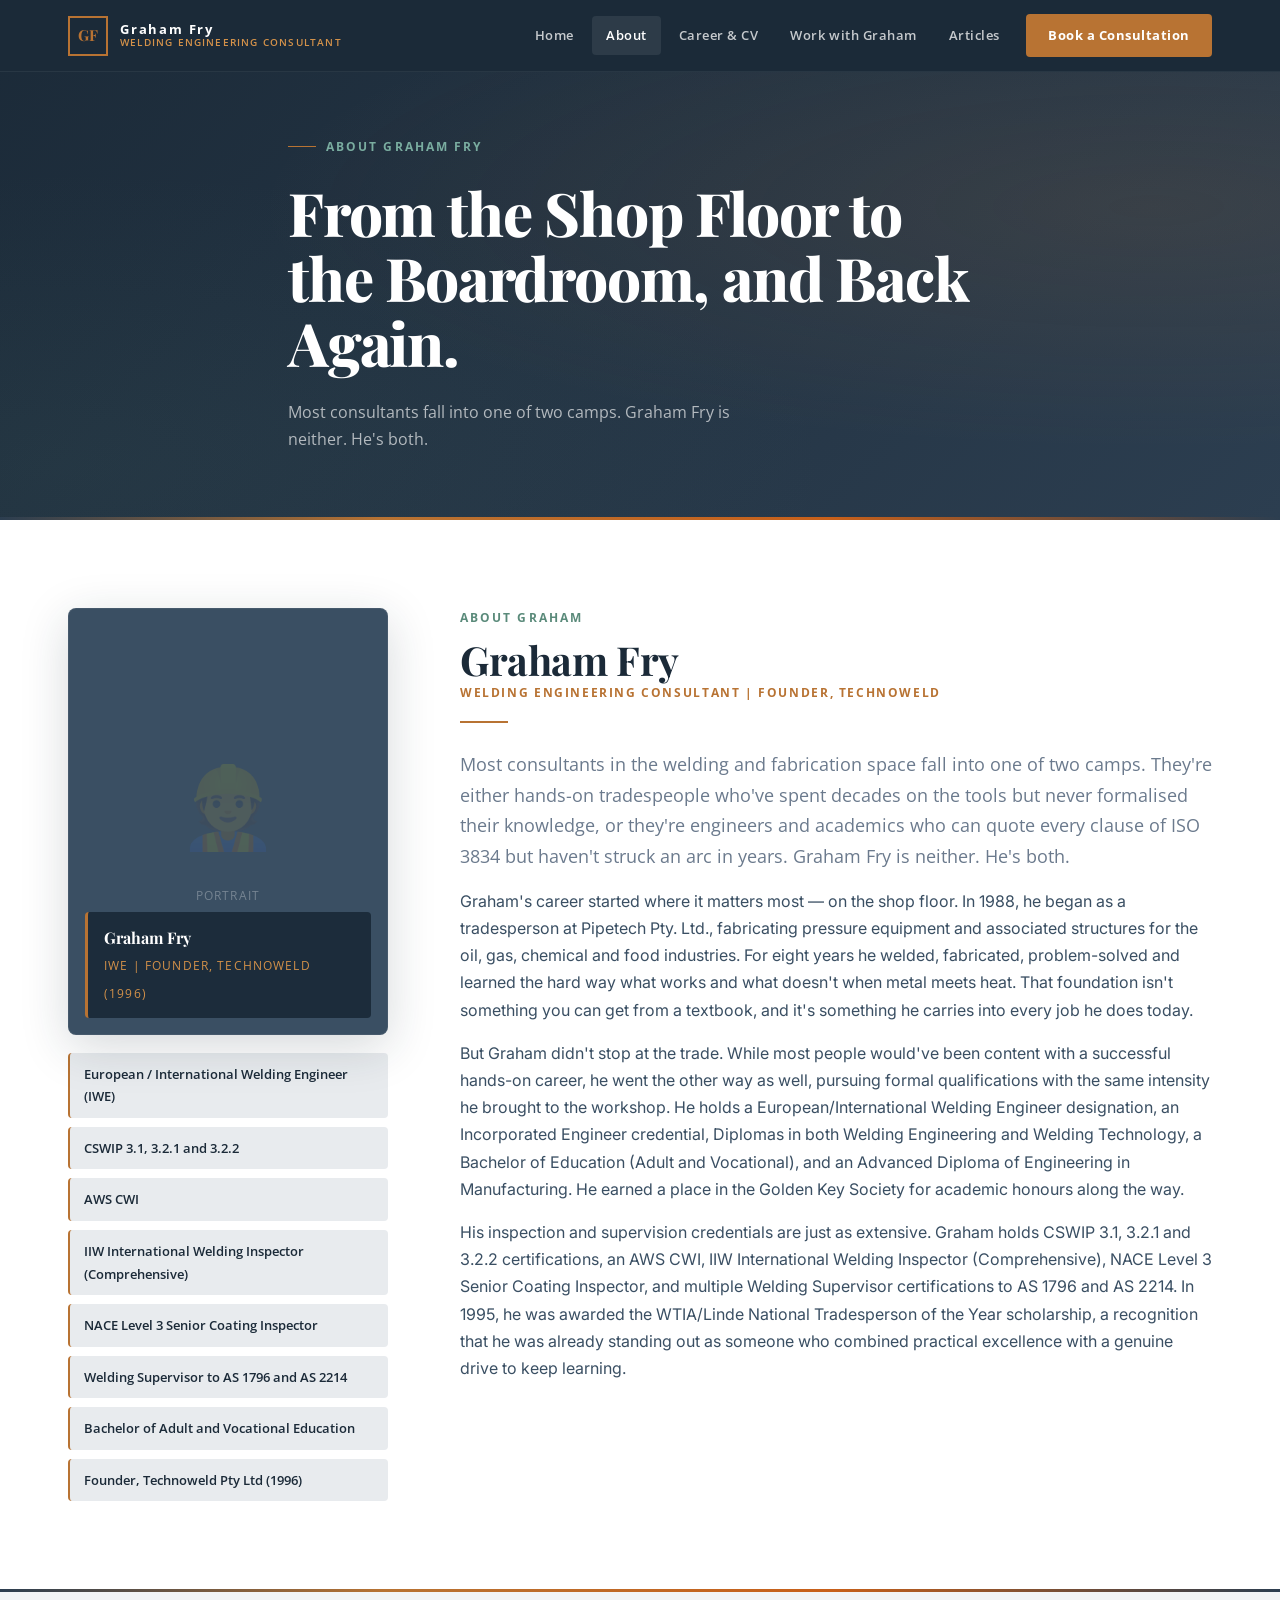
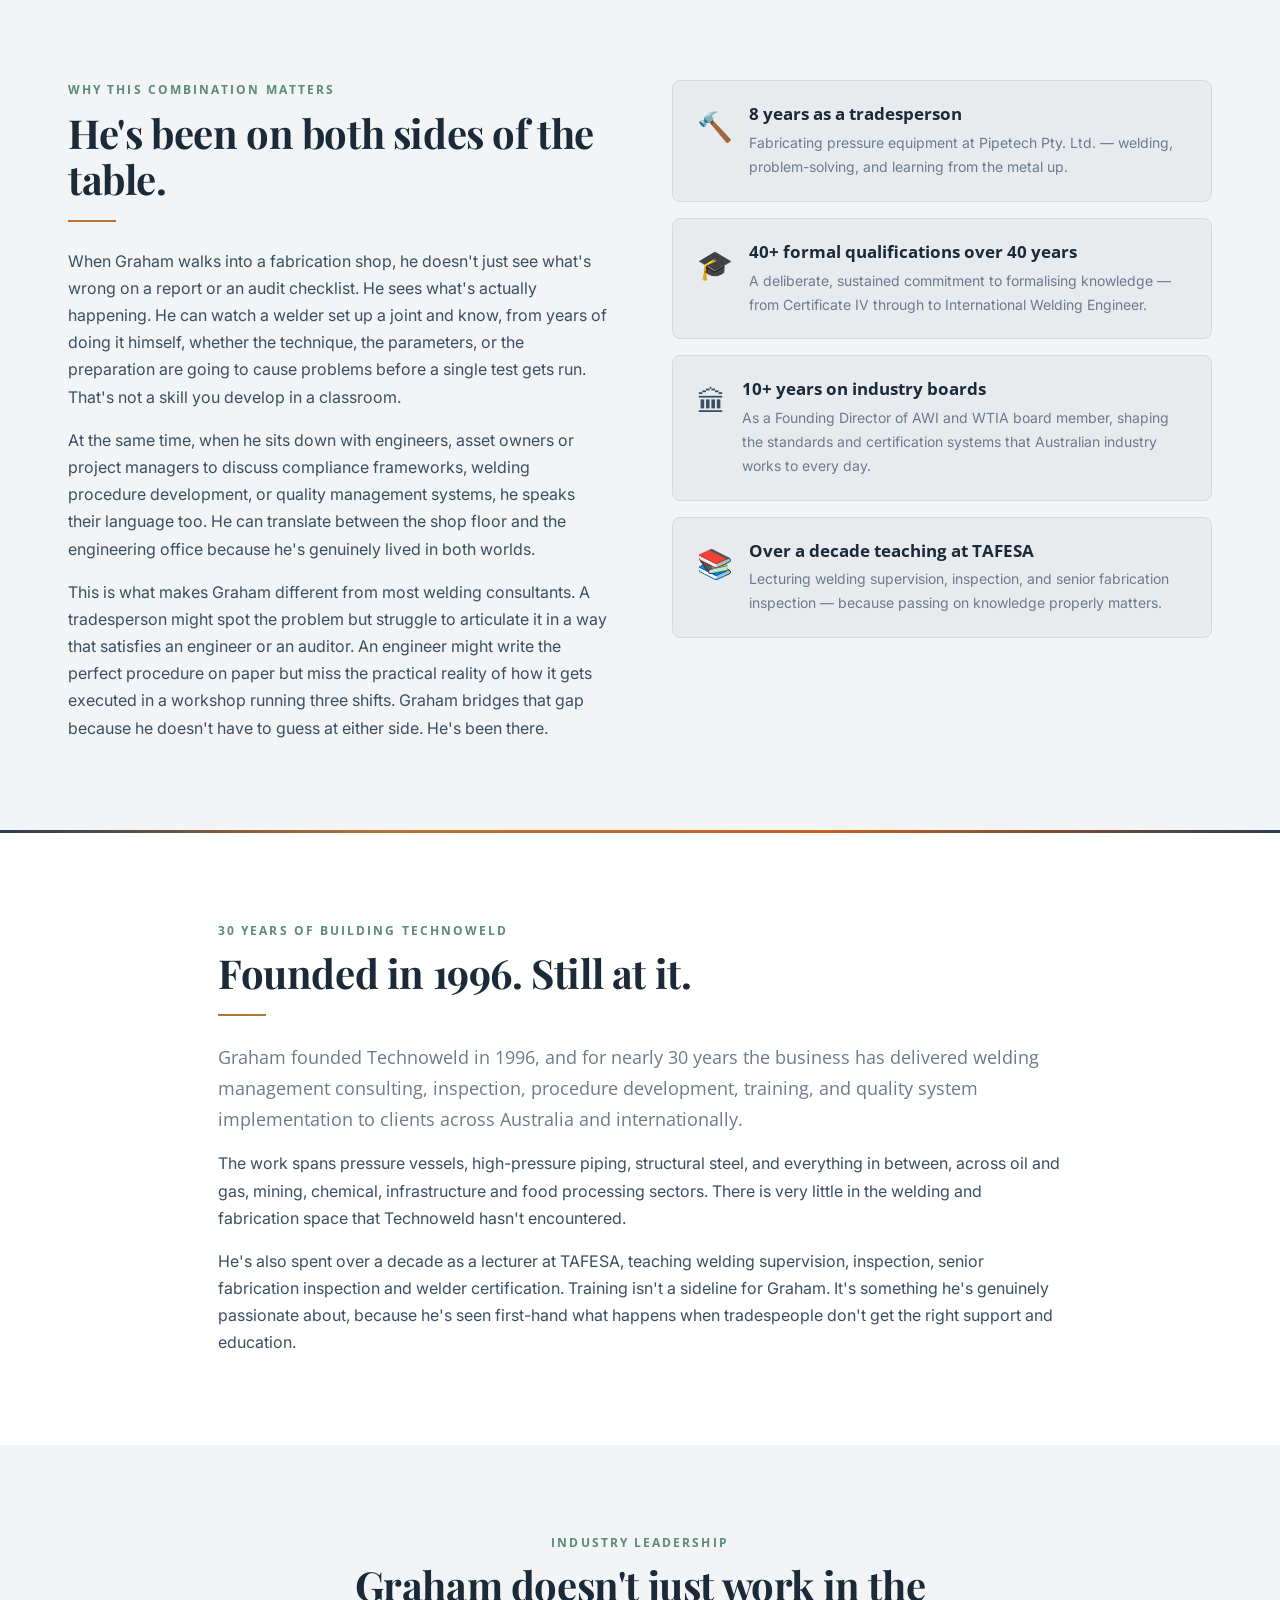
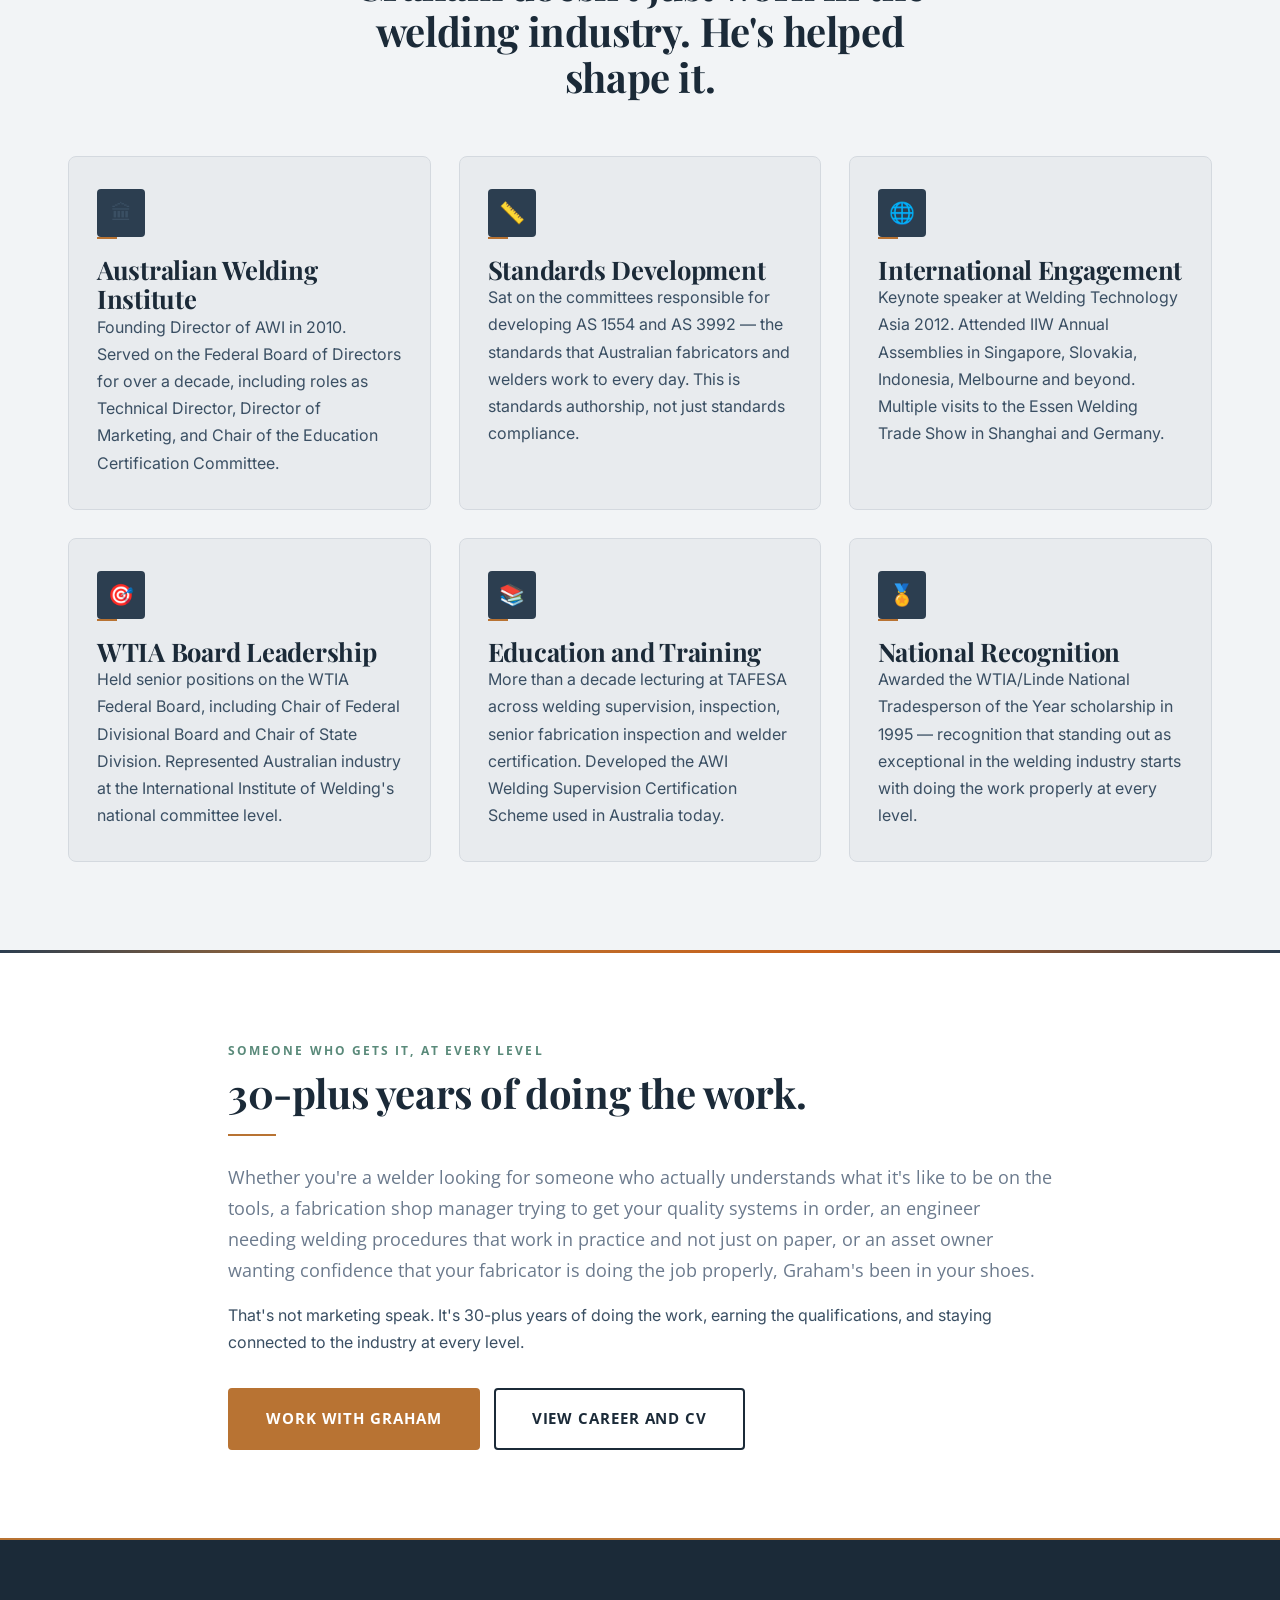
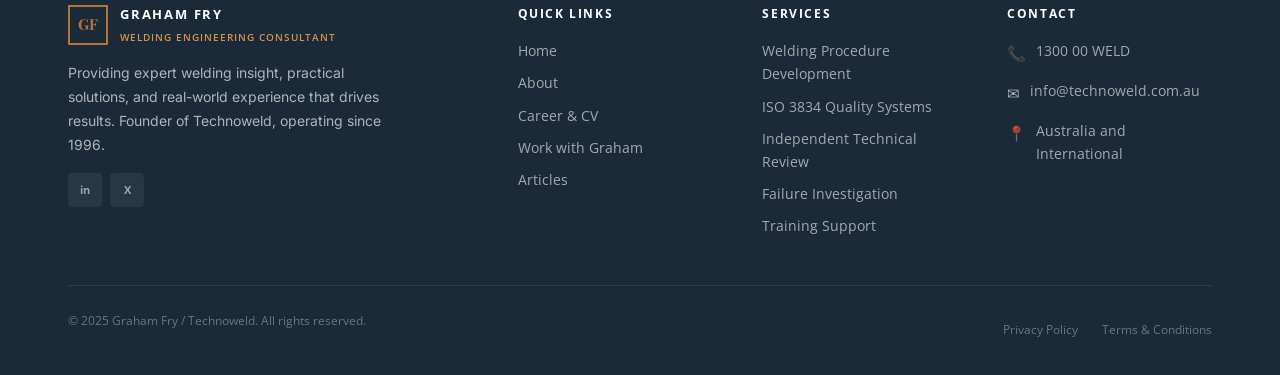
==== commit 73a498cc: "Revert EWE rename back to IWE per PR review Keep the IWE / "International Welding Engineer" designat" ====
--- a/about.html
+++ b/about.html
@@ -4,7 +4,7 @@
   <meta charset="UTF-8" />
   <meta name="viewport" content="width=device-width, initial-scale=1.0" />
   <title>About Graham Fry — Welding Engineering Consultant</title>
-  <meta name="description" content="Graham Fry combines 40+ years on the shop floor with formal engineering credentials. Founder of Technoweld, European Welding Engineer and Welder, WTIA/AWI board director, TAFESA lecturer." />
+  <meta name="description" content="Graham Fry combines 40+ years on the shop floor with formal engineering credentials. Founder of Technoweld, IWE-qualified, WTIA/AWI board director, TAFESA lecturer." />
   <link rel="preconnect" href="https://fonts.googleapis.com" />
   <link rel="preconnect" href="https://fonts.gstatic.com" crossorigin />
   <link href="https://fonts.googleapis.com/css2?family=Playfair+Display:wght@700;800;900&family=Open+Sans:wght@300;400;500;600;700&family=Inter:wght@300;400;500;600;700&display=swap" rel="stylesheet" />
@@ -74,11 +74,11 @@
             </div>
             <div class="bio-photo__badge">
               <span class="bio-photo__badge-name">Graham Fry</span>
-              <span class="bio-photo__badge-title">EWE | Founder, Technoweld (1996)</span>
+              <span class="bio-photo__badge-title">IWE | Founder, Technoweld (1996)</span>
             </div>
           </div>
           <div class="bio-credentials">
-            <div class="credential-item"><span>European Welding Engineer and Welder (EWE)</span></div>
+            <div class="credential-item"><span>European / International Welding Engineer (IWE)</span></div>
             <div class="credential-item"><span>CSWIP 3.1, 3.2.1 and 3.2.2</span></div>
             <div class="credential-item"><span>AWS CWI</span></div>
             <div class="credential-item"><span>IIW International Welding Inspector (Comprehensive)</span></div>
@@ -116,7 +116,7 @@
             But Graham didn't stop at the trade. While most people would've been content with a
             successful hands-on career, he went the other way as well, pursuing formal
             qualifications with the same intensity he brought to the workshop. He holds a
-            European Welding Engineer and Welder designation, an Incorporated Engineer
+            European/International Welding Engineer designation, an Incorporated Engineer
             credential, Diplomas in both Welding Engineering and Welding Technology, a Bachelor
             of Education (Adult and Vocational), and an Advanced Diploma of Engineering in
             Manufacturing. He earned a place in the Golden Key Society for academic honours
@@ -182,7 +182,7 @@
               <span style="font-size:1.8rem;flex-shrink:0;" aria-hidden="true">🎓</span>
               <div>
                 <h4 style="margin-bottom:6px;">40+ formal qualifications over 40 years</h4>
-                <p style="font-size:.875rem;color:var(--text-light);margin:0;">A deliberate, sustained commitment to formalising knowledge — from Certificate IV through to European Welding Engineer and Welder.</p>
+                <p style="font-size:.875rem;color:var(--text-light);margin:0;">A deliberate, sustained commitment to formalising knowledge — from Certificate IV through to International Welding Engineer.</p>
               </div>
             </div>
             <div class="card" style="display:flex; gap:16px; align-items:flex-start; padding:22px 24px;">
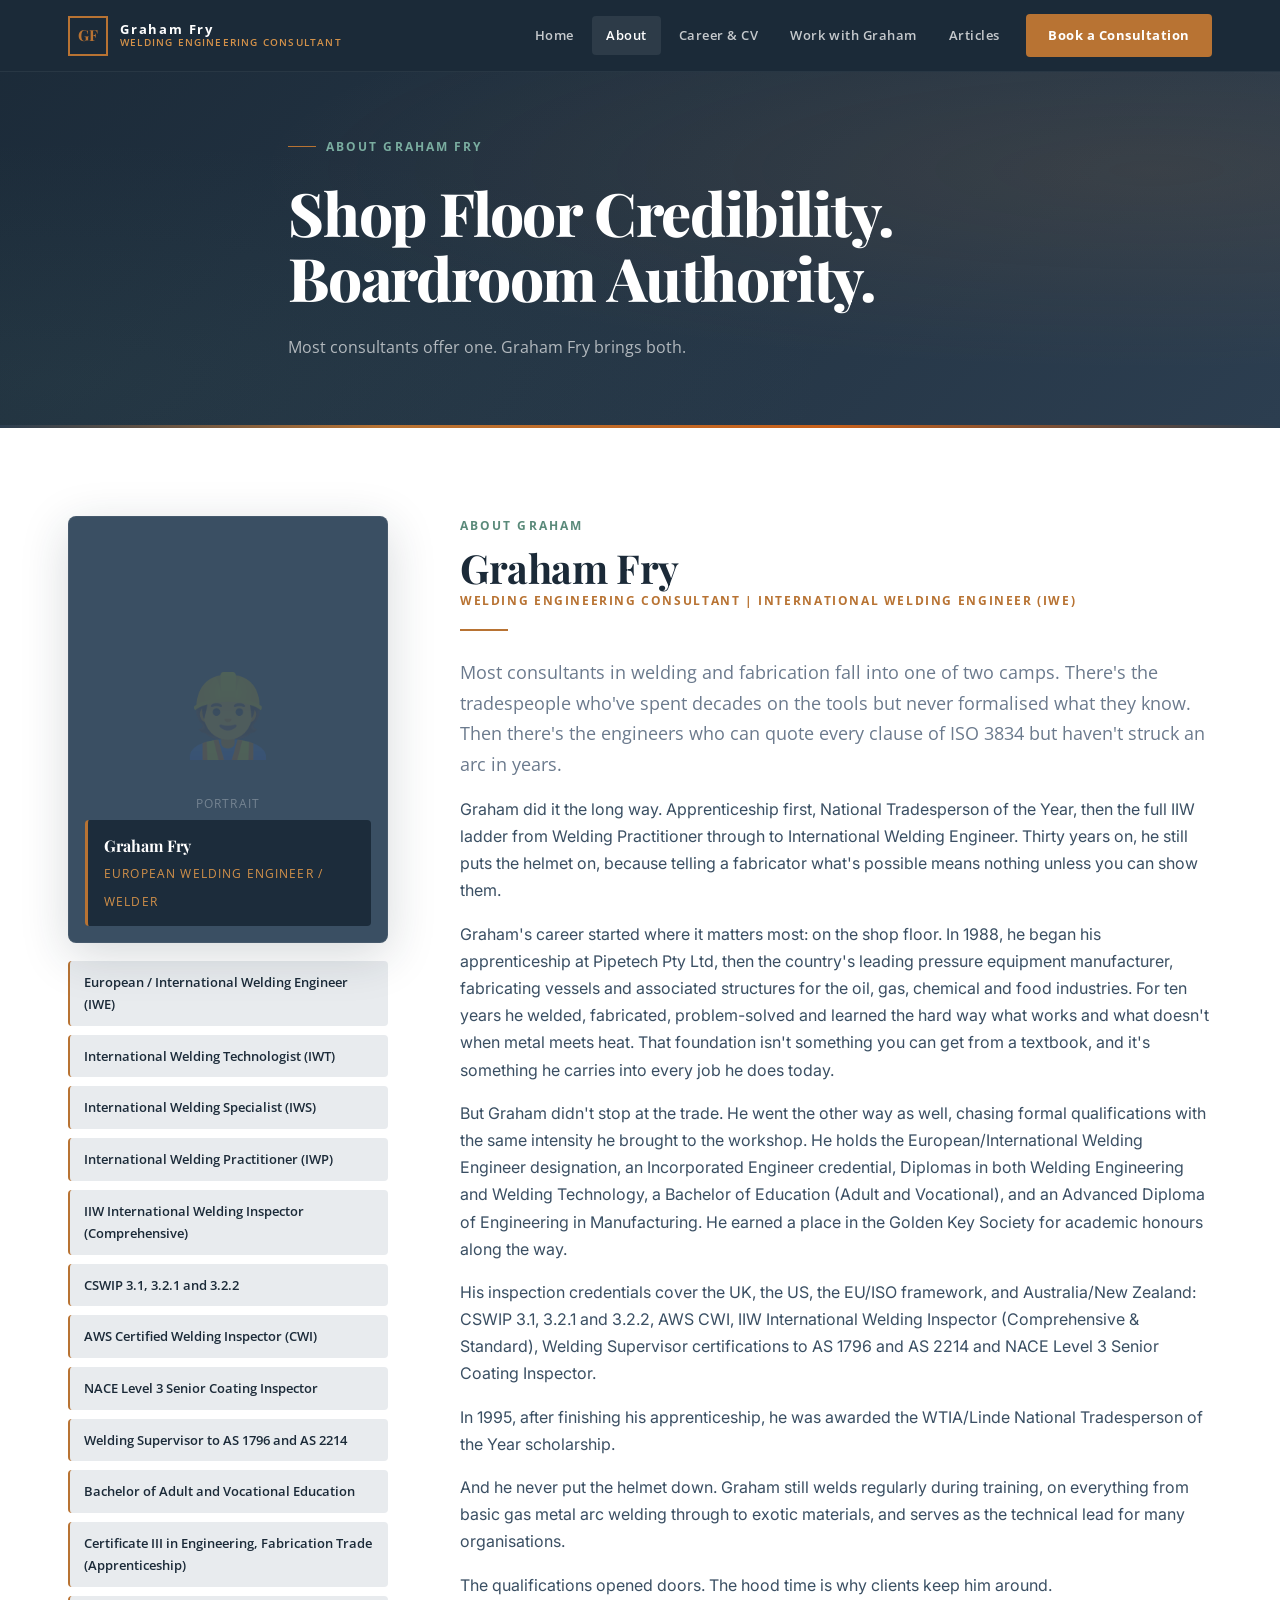
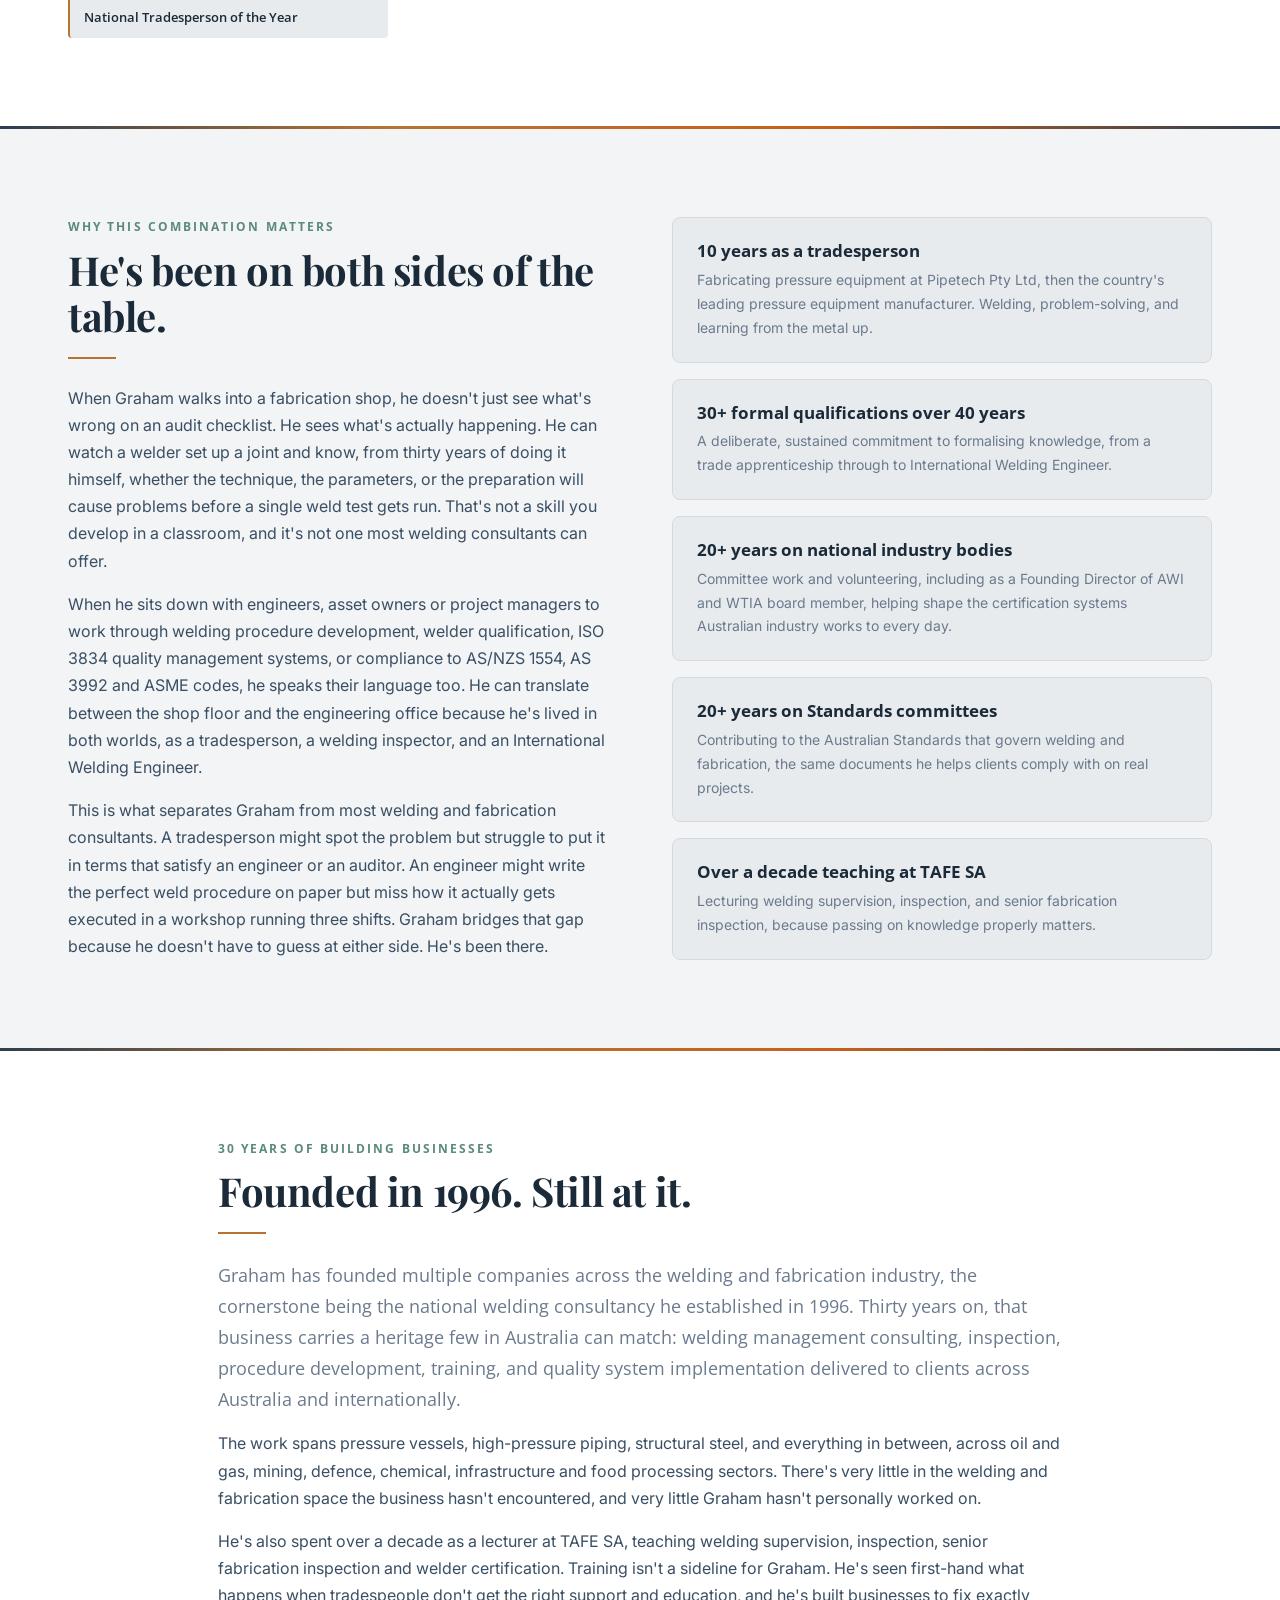
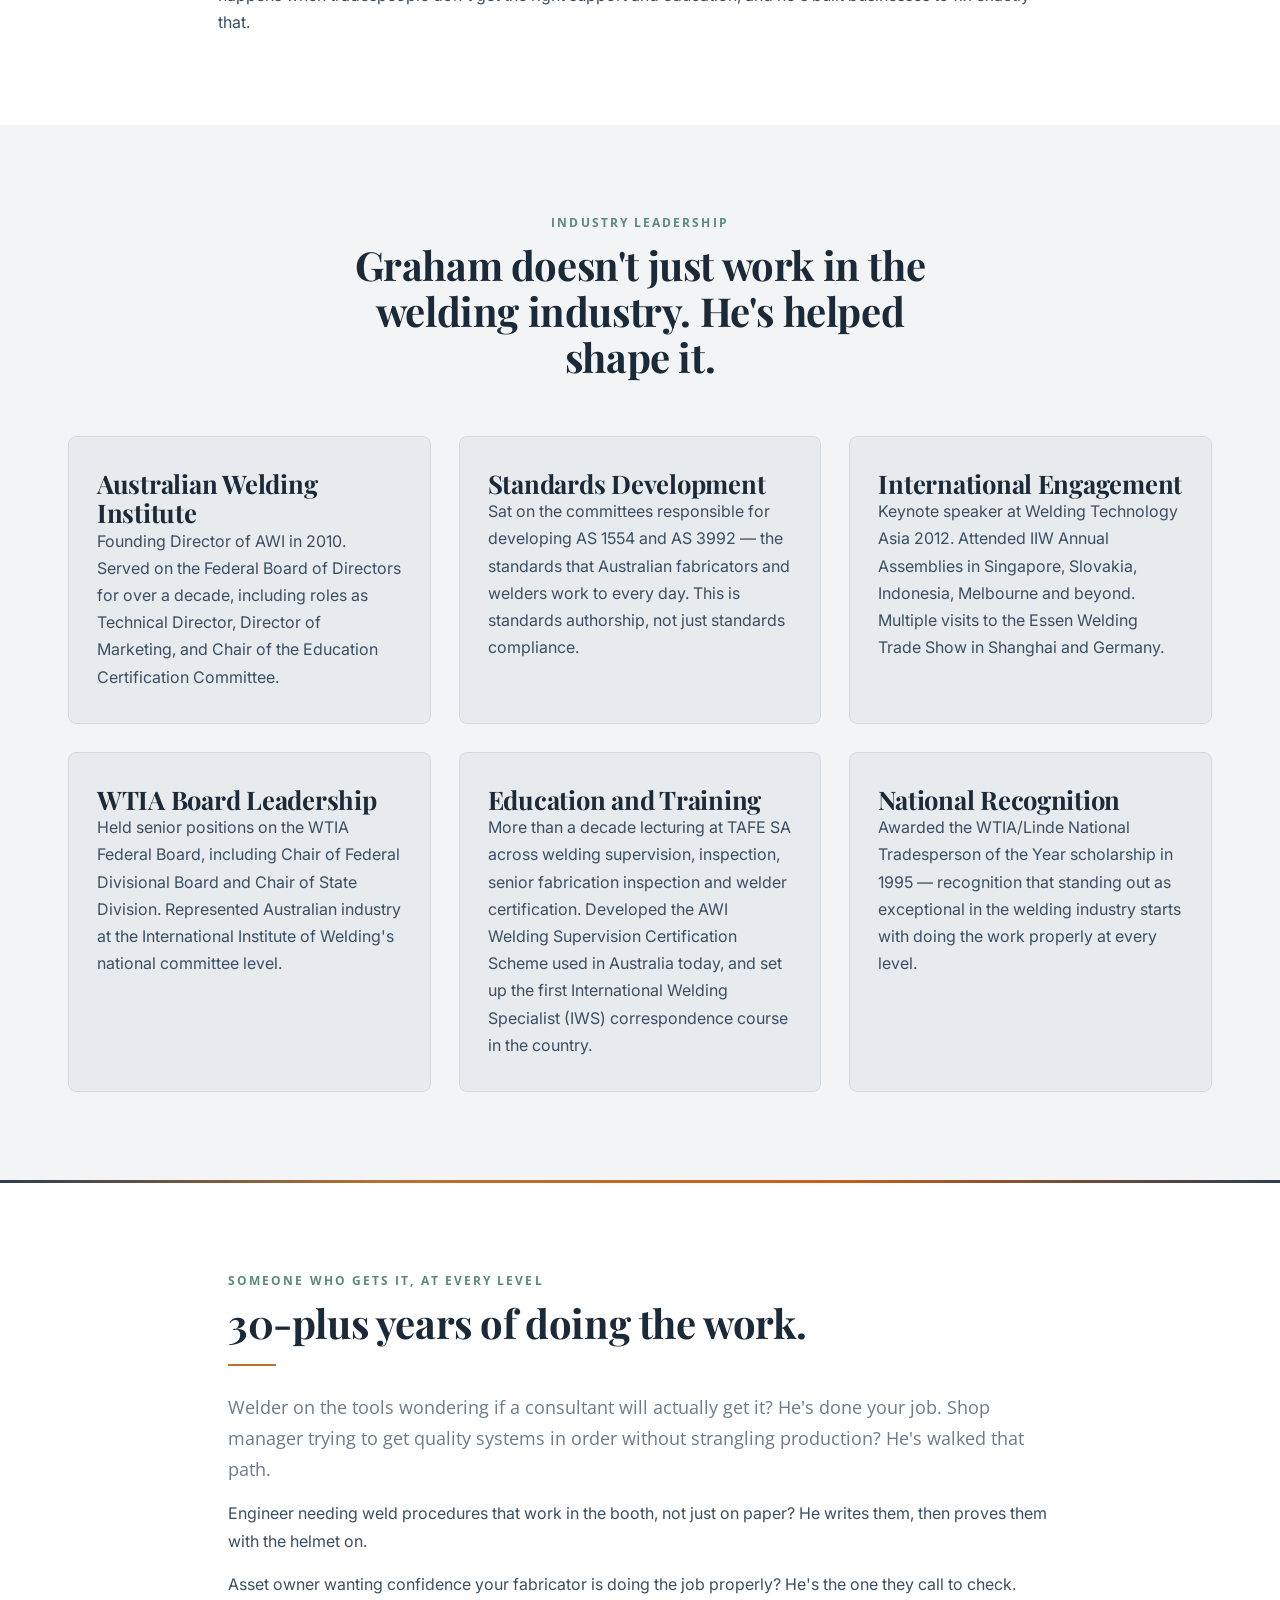
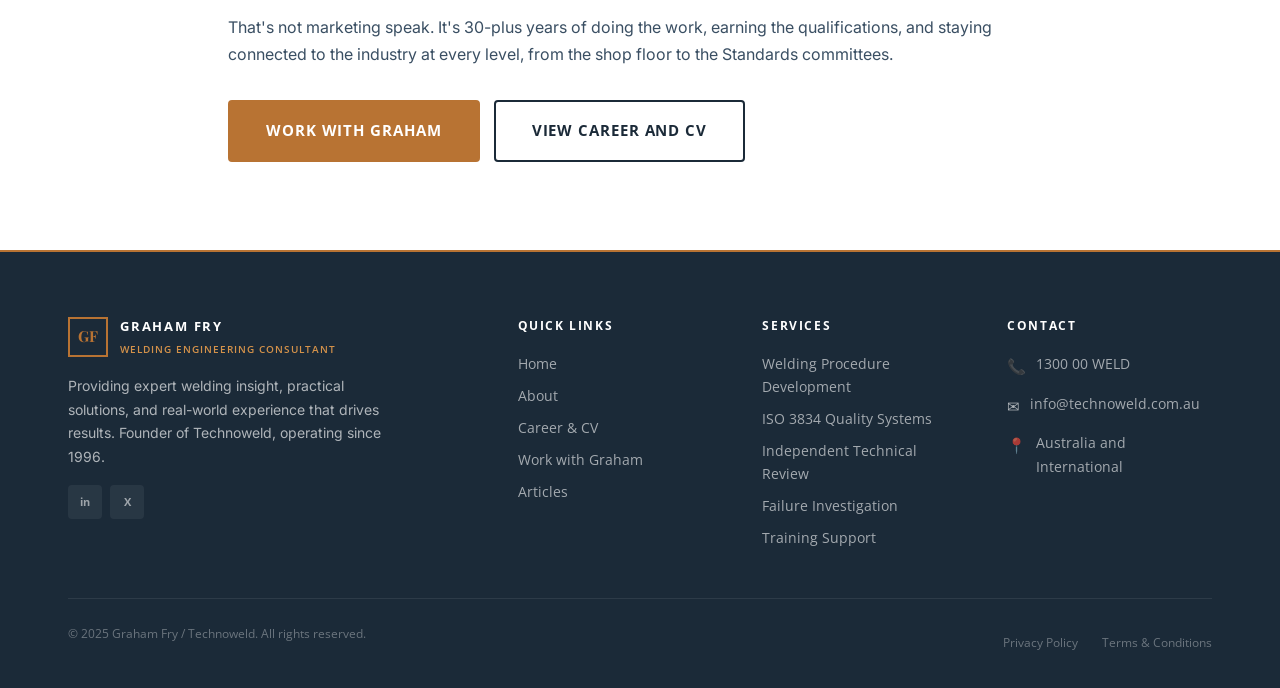
==== commit ba9790b9: "Issue #6: About Graham Fry changes - Hero: 'Shop Floor Credibility. Boardroom Authority.' and new su" ====
--- a/about.html
+++ b/about.html
@@ -50,9 +50,9 @@
     <div class="hero__grid">
       <div>
         <div class="hero__eyebrow">About Graham Fry</div>
-        <h1 id="about-hero-heading">From the Shop Floor to the Boardroom, and Back Again.</h1>
+        <h1 id="about-hero-heading">Shop Floor Credibility. Boardroom Authority.</h1>
         <p class="hero__sub">
-          Most consultants fall into one of two camps. Graham Fry is neither. He's both.
+          Most consultants offer one. Graham Fry brings both.
         </p>
       </div>
     </div>
@@ -74,48 +74,58 @@
             </div>
             <div class="bio-photo__badge">
               <span class="bio-photo__badge-name">Graham Fry</span>
-              <span class="bio-photo__badge-title">IWE | Founder, Technoweld (1996)</span>
+              <span class="bio-photo__badge-title">European Welding Engineer / Welder</span>
             </div>
           </div>
           <div class="bio-credentials">
             <div class="credential-item"><span>European / International Welding Engineer (IWE)</span></div>
+            <div class="credential-item"><span>International Welding Technologist (IWT)</span></div>
+            <div class="credential-item"><span>International Welding Specialist (IWS)</span></div>
+            <div class="credential-item"><span>International Welding Practitioner (IWP)</span></div>
+            <div class="credential-item"><span>IIW International Welding Inspector (Comprehensive)</span></div>
             <div class="credential-item"><span>CSWIP 3.1, 3.2.1 and 3.2.2</span></div>
-            <div class="credential-item"><span>AWS CWI</span></div>
-            <div class="credential-item"><span>IIW International Welding Inspector (Comprehensive)</span></div>
+            <div class="credential-item"><span>AWS Certified Welding Inspector (CWI)</span></div>
             <div class="credential-item"><span>NACE Level 3 Senior Coating Inspector</span></div>
             <div class="credential-item"><span>Welding Supervisor to AS 1796 and AS 2214</span></div>
             <div class="credential-item"><span>Bachelor of Adult and Vocational Education</span></div>
-            <div class="credential-item"><span>Founder, Technoweld Pty Ltd (1996)</span></div>
+            <div class="credential-item"><span>Certificate III in Engineering, Fabrication Trade (Apprenticeship)</span></div>
+            <div class="credential-item"><span>National Tradesperson of the Year</span></div>
           </div>
         </div>
 
         <div class="fade-up">
           <span class="section-label">About Graham</span>
           <h2 id="bio-intro-heading">Graham Fry</h2>
-          <p style="font-family:var(--font-sans);font-size:.72rem;font-weight:700;letter-spacing:.14em;text-transform:uppercase;color:var(--copper);margin-bottom:0;">Welding Engineering Consultant | Founder, Technoweld</p>
+          <p style="font-family:var(--font-sans);font-size:.72rem;font-weight:700;letter-spacing:.14em;text-transform:uppercase;color:var(--copper);margin-bottom:0;">Welding Engineering Consultant | International Welding Engineer (IWE)</p>
           <div class="divider"></div>
 
           <p class="lead">
-            Most consultants in the welding and fabrication space fall into one of two camps.
-            They're either hands-on tradespeople who've spent decades on the tools but never
-            formalised their knowledge, or they're engineers and academics who can quote every
-            clause of ISO 3834 but haven't struck an arc in years. Graham Fry is neither.
-            He's both.
-          </p>
-
-          <p>
-            Graham's career started where it matters most — on the shop floor. In 1988, he
-            began as a tradesperson at Pipetech Pty. Ltd., fabricating pressure equipment and
-            associated structures for the oil, gas, chemical and food industries. For eight years
-            he welded, fabricated, problem-solved and learned the hard way what works and what
-            doesn't when metal meets heat. That foundation isn't something you can get from a
-            textbook, and it's something he carries into every job he does today.
-          </p>
-
-          <p>
-            But Graham didn't stop at the trade. While most people would've been content with a
-            successful hands-on career, he went the other way as well, pursuing formal
-            qualifications with the same intensity he brought to the workshop. He holds a
+            Most consultants in welding and fabrication fall into one of two camps. There's the
+            tradespeople who've spent decades on the tools but never formalised what they know.
+            Then there's the engineers who can quote every clause of ISO 3834 but haven't struck
+            an arc in years.
+          </p>
+
+          <p>
+            Graham did it the long way. Apprenticeship first, National Tradesperson of the Year,
+            then the full IIW ladder from Welding Practitioner through to International Welding
+            Engineer. Thirty years on, he still puts the helmet on, because telling a fabricator
+            what's possible means nothing unless you can show them.
+          </p>
+
+          <p>
+            Graham's career started where it matters most: on the shop floor. In 1988, he began
+            his apprenticeship at Pipetech Pty Ltd, then the country's leading pressure equipment
+            manufacturer, fabricating vessels and associated structures for the oil, gas,
+            chemical and food industries. For ten years he welded, fabricated, problem-solved
+            and learned the hard way what works and what doesn't when metal meets heat. That
+            foundation isn't something you can get from a textbook, and it's something he
+            carries into every job he does today.
+          </p>
+
+          <p>
+            But Graham didn't stop at the trade. He went the other way as well, chasing formal
+            qualifications with the same intensity he brought to the workshop. He holds the
             European/International Welding Engineer designation, an Incorporated Engineer
             credential, Diplomas in both Welding Engineering and Welding Technology, a Bachelor
             of Education (Adult and Vocational), and an Advanced Diploma of Engineering in
@@ -124,13 +134,25 @@
           </p>
 
           <p>
-            His inspection and supervision credentials are just as extensive. Graham holds
-            CSWIP 3.1, 3.2.1 and 3.2.2 certifications, an AWS CWI, IIW International Welding
-            Inspector (Comprehensive), NACE Level 3 Senior Coating Inspector, and multiple
-            Welding Supervisor certifications to AS 1796 and AS 2214. In 1995, he was awarded
-            the WTIA/Linde National Tradesperson of the Year scholarship, a recognition that he
-            was already standing out as someone who combined practical excellence with a genuine
-            drive to keep learning.
+            His inspection credentials cover the UK, the US, the EU/ISO framework, and
+            Australia/New Zealand: CSWIP 3.1, 3.2.1 and 3.2.2, AWS CWI, IIW International
+            Welding Inspector (Comprehensive &amp; Standard), Welding Supervisor certifications
+            to AS 1796 and AS 2214 and NACE Level 3 Senior Coating Inspector.
+          </p>
+
+          <p>
+            In 1995, after finishing his apprenticeship, he was awarded the WTIA/Linde National
+            Tradesperson of the Year scholarship.
+          </p>
+
+          <p>
+            And he never put the helmet down. Graham still welds regularly during training, on
+            everything from basic gas metal arc welding through to exotic materials, and serves
+            as the technical lead for many organisations.
+          </p>
+
+          <p>
+            The qualifications opened doors. The hood time is why clients keep him around.
           </p>
         </div>
       </div>
@@ -148,56 +170,51 @@
           <h2 id="combination-heading">He's been on both sides of the table.</h2>
           <div class="divider"></div>
           <p>
-            When Graham walks into a fabrication shop, he doesn't just see what's wrong on a
-            report or an audit checklist. He sees what's actually happening. He can watch a
-            welder set up a joint and know, from years of doing it himself, whether the
-            technique, the parameters, or the preparation are going to cause problems before
-            a single test gets run. That's not a skill you develop in a classroom.
-          </p>
-          <p>
-            At the same time, when he sits down with engineers, asset owners or project managers
-            to discuss compliance frameworks, welding procedure development, or quality
-            management systems, he speaks their language too. He can translate between the shop
-            floor and the engineering office because he's genuinely lived in both worlds.
-          </p>
-          <p>
-            This is what makes Graham different from most welding consultants. A tradesperson
-            might spot the problem but struggle to articulate it in a way that satisfies an
-            engineer or an auditor. An engineer might write the perfect procedure on paper but
-            miss the practical reality of how it gets executed in a workshop running three
-            shifts. Graham bridges that gap because he doesn't have to guess at either side.
-            He's been there.
+            When Graham walks into a fabrication shop, he doesn't just see what's wrong on an
+            audit checklist. He sees what's actually happening. He can watch a welder set up a
+            joint and know, from thirty years of doing it himself, whether the technique, the
+            parameters, or the preparation will cause problems before a single weld test gets
+            run. That's not a skill you develop in a classroom, and it's not one most welding
+            consultants can offer.
+          </p>
+          <p>
+            When he sits down with engineers, asset owners or project managers to work through
+            welding procedure development, welder qualification, ISO 3834 quality management
+            systems, or compliance to AS/NZS 1554, AS 3992 and ASME codes, he speaks their
+            language too. He can translate between the shop floor and the engineering office
+            because he's lived in both worlds, as a tradesperson, a welding inspector, and an
+            International Welding Engineer.
+          </p>
+          <p>
+            This is what separates Graham from most welding and fabrication consultants. A
+            tradesperson might spot the problem but struggle to put it in terms that satisfy
+            an engineer or an auditor. An engineer might write the perfect weld procedure on
+            paper but miss how it actually gets executed in a workshop running three shifts.
+            Graham bridges that gap because he doesn't have to guess at either side. He's
+            been there.
           </p>
         </div>
         <div class="fade-up">
           <div style="display:flex; flex-direction:column; gap:16px;">
-            <div class="card" style="display:flex; gap:16px; align-items:flex-start; padding:22px 24px;">
-              <span style="font-size:1.8rem;flex-shrink:0;" aria-hidden="true">🔨</span>
-              <div>
-                <h4 style="margin-bottom:6px;">8 years as a tradesperson</h4>
-                <p style="font-size:.875rem;color:var(--text-light);margin:0;">Fabricating pressure equipment at Pipetech Pty. Ltd. — welding, problem-solving, and learning from the metal up.</p>
-              </div>
-            </div>
-            <div class="card" style="display:flex; gap:16px; align-items:flex-start; padding:22px 24px;">
-              <span style="font-size:1.8rem;flex-shrink:0;" aria-hidden="true">🎓</span>
-              <div>
-                <h4 style="margin-bottom:6px;">40+ formal qualifications over 40 years</h4>
-                <p style="font-size:.875rem;color:var(--text-light);margin:0;">A deliberate, sustained commitment to formalising knowledge — from Certificate IV through to International Welding Engineer.</p>
-              </div>
-            </div>
-            <div class="card" style="display:flex; gap:16px; align-items:flex-start; padding:22px 24px;">
-              <span style="font-size:1.8rem;flex-shrink:0;" aria-hidden="true">🏛</span>
-              <div>
-                <h4 style="margin-bottom:6px;">10+ years on industry boards</h4>
-                <p style="font-size:.875rem;color:var(--text-light);margin:0;">As a Founding Director of AWI and WTIA board member, shaping the standards and certification systems that Australian industry works to every day.</p>
-              </div>
-            </div>
-            <div class="card" style="display:flex; gap:16px; align-items:flex-start; padding:22px 24px;">
-              <span style="font-size:1.8rem;flex-shrink:0;" aria-hidden="true">📚</span>
-              <div>
-                <h4 style="margin-bottom:6px;">Over a decade teaching at TAFESA</h4>
-                <p style="font-size:.875rem;color:var(--text-light);margin:0;">Lecturing welding supervision, inspection, and senior fabrication inspection — because passing on knowledge properly matters.</p>
-              </div>
+            <div class="card" style="padding:22px 24px;">
+              <h4 style="margin-bottom:6px;">10 years as a tradesperson</h4>
+              <p style="font-size:.875rem;color:var(--text-light);margin:0;">Fabricating pressure equipment at Pipetech Pty Ltd, then the country's leading pressure equipment manufacturer. Welding, problem-solving, and learning from the metal up.</p>
+            </div>
+            <div class="card" style="padding:22px 24px;">
+              <h4 style="margin-bottom:6px;">30+ formal qualifications over 40 years</h4>
+              <p style="font-size:.875rem;color:var(--text-light);margin:0;">A deliberate, sustained commitment to formalising knowledge, from a trade apprenticeship through to International Welding Engineer.</p>
+            </div>
+            <div class="card" style="padding:22px 24px;">
+              <h4 style="margin-bottom:6px;">20+ years on national industry bodies</h4>
+              <p style="font-size:.875rem;color:var(--text-light);margin:0;">Committee work and volunteering, including as a Founding Director of AWI and WTIA board member, helping shape the certification systems Australian industry works to every day.</p>
+            </div>
+            <div class="card" style="padding:22px 24px;">
+              <h4 style="margin-bottom:6px;">20+ years on Standards committees</h4>
+              <p style="font-size:.875rem;color:var(--text-light);margin:0;">Contributing to the Australian Standards that govern welding and fabrication, the same documents he helps clients comply with on real projects.</p>
+            </div>
+            <div class="card" style="padding:22px 24px;">
+              <h4 style="margin-bottom:6px;">Over a decade teaching at TAFE SA</h4>
+              <p style="font-size:.875rem;color:var(--text-light);margin:0;">Lecturing welding supervision, inspection, and senior fabrication inspection, because passing on knowledge properly matters.</p>
             </div>
           </div>
         </div>
@@ -211,25 +228,27 @@
   <section class="section" aria-labelledby="technoweld-heading">
     <div class="container" style="max-width:900px;">
       <div class="fade-up">
-        <span class="section-label">30 Years of Building Technoweld</span>
+        <span class="section-label">30 Years of Building Businesses</span>
         <h2 id="technoweld-heading">Founded in 1996. Still at it.</h2>
         <div class="divider"></div>
         <p class="lead">
-          Graham founded Technoweld in 1996, and for nearly 30 years the business has
-          delivered welding management consulting, inspection, procedure development, training,
-          and quality system implementation to clients across Australia and internationally.
+          Graham has founded multiple companies across the welding and fabrication industry,
+          the cornerstone being the national welding consultancy he established in 1996. Thirty
+          years on, that business carries a heritage few in Australia can match: welding
+          management consulting, inspection, procedure development, training, and quality
+          system implementation delivered to clients across Australia and internationally.
         </p>
         <p>
           The work spans pressure vessels, high-pressure piping, structural steel, and
-          everything in between, across oil and gas, mining, chemical, infrastructure and food
-          processing sectors. There is very little in the welding and fabrication space that
-          Technoweld hasn't encountered.
-        </p>
-        <p>
-          He's also spent over a decade as a lecturer at TAFESA, teaching welding supervision,
+          everything in between, across oil and gas, mining, defence, chemical, infrastructure
+          and food processing sectors. There's very little in the welding and fabrication space
+          the business hasn't encountered, and very little Graham hasn't personally worked on.
+        </p>
+        <p>
+          He's also spent over a decade as a lecturer at TAFE SA, teaching welding supervision,
           inspection, senior fabrication inspection and welder certification. Training isn't a
-          sideline for Graham. It's something he's genuinely passionate about, because he's seen
-          first-hand what happens when tradespeople don't get the right support and education.
+          sideline for Graham. He's seen first-hand what happens when tradespeople don't get
+          the right support and education, and he's built businesses to fix exactly that.
         </p>
       </div>
     </div>
@@ -245,32 +264,26 @@
 
       <div class="grid-3 fade-up">
         <div class="card">
-          <div class="card-icon" aria-hidden="true">🏛</div>
           <h3>Australian Welding Institute</h3>
           <p>Founding Director of AWI in 2010. Served on the Federal Board of Directors for over a decade, including roles as Technical Director, Director of Marketing, and Chair of the Education Certification Committee.</p>
         </div>
         <div class="card">
-          <div class="card-icon" aria-hidden="true">📏</div>
           <h3>Standards Development</h3>
           <p>Sat on the committees responsible for developing AS 1554 and AS 3992 — the standards that Australian fabricators and welders work to every day. This is standards authorship, not just standards compliance.</p>
         </div>
         <div class="card">
-          <div class="card-icon" aria-hidden="true">🌐</div>
           <h3>International Engagement</h3>
           <p>Keynote speaker at Welding Technology Asia 2012. Attended IIW Annual Assemblies in Singapore, Slovakia, Indonesia, Melbourne and beyond. Multiple visits to the Essen Welding Trade Show in Shanghai and Germany.</p>
         </div>
         <div class="card">
-          <div class="card-icon" aria-hidden="true">🎯</div>
           <h3>WTIA Board Leadership</h3>
           <p>Held senior positions on the WTIA Federal Board, including Chair of Federal Divisional Board and Chair of State Division. Represented Australian industry at the International Institute of Welding's national committee level.</p>
         </div>
         <div class="card">
-          <div class="card-icon" aria-hidden="true">📚</div>
           <h3>Education and Training</h3>
-          <p>More than a decade lecturing at TAFESA across welding supervision, inspection, senior fabrication inspection and welder certification. Developed the AWI Welding Supervision Certification Scheme used in Australia today.</p>
-        </div>
-        <div class="card">
-          <div class="card-icon" aria-hidden="true">🏅</div>
+          <p>More than a decade lecturing at TAFE SA across welding supervision, inspection, senior fabrication inspection and welder certification. Developed the AWI Welding Supervision Certification Scheme used in Australia today, and set up the first International Welding Specialist (IWS) correspondence course in the country.</p>
+        </div>
+        <div class="card">
           <h3>National Recognition</h3>
           <p>Awarded the WTIA/Linde National Tradesperson of the Year scholarship in 1995 — recognition that standing out as exceptional in the welding industry starts with doing the work properly at every level.</p>
         </div>
@@ -288,15 +301,22 @@
         <h2 id="closing-heading">30-plus years of doing the work.</h2>
         <div class="divider"></div>
         <p class="lead">
-          Whether you're a welder looking for someone who actually understands what it's like
-          to be on the tools, a fabrication shop manager trying to get your quality systems in
-          order, an engineer needing welding procedures that work in practice and not just on
-          paper, or an asset owner wanting confidence that your fabricator is doing the job
-          properly, Graham's been in your shoes.
+          Welder on the tools wondering if a consultant will actually get it? He's done your
+          job. Shop manager trying to get quality systems in order without strangling
+          production? He's walked that path.
+        </p>
+        <p>
+          Engineer needing weld procedures that work in the booth, not just on paper? He writes
+          them, then proves them with the helmet on.
+        </p>
+        <p>
+          Asset owner wanting confidence your fabricator is doing the job properly? He's the
+          one they call to check.
         </p>
         <p>
           That's not marketing speak. It's 30-plus years of doing the work, earning the
-          qualifications, and staying connected to the industry at every level.
+          qualifications, and staying connected to the industry at every level, from the shop
+          floor to the Standards committees.
         </p>
         <div class="mt-32" style="display:flex; gap:14px; flex-wrap:wrap;">
           <a href="work-with-graham.html#contact" class="btn btn-primary btn-lg">Work with Graham</a>
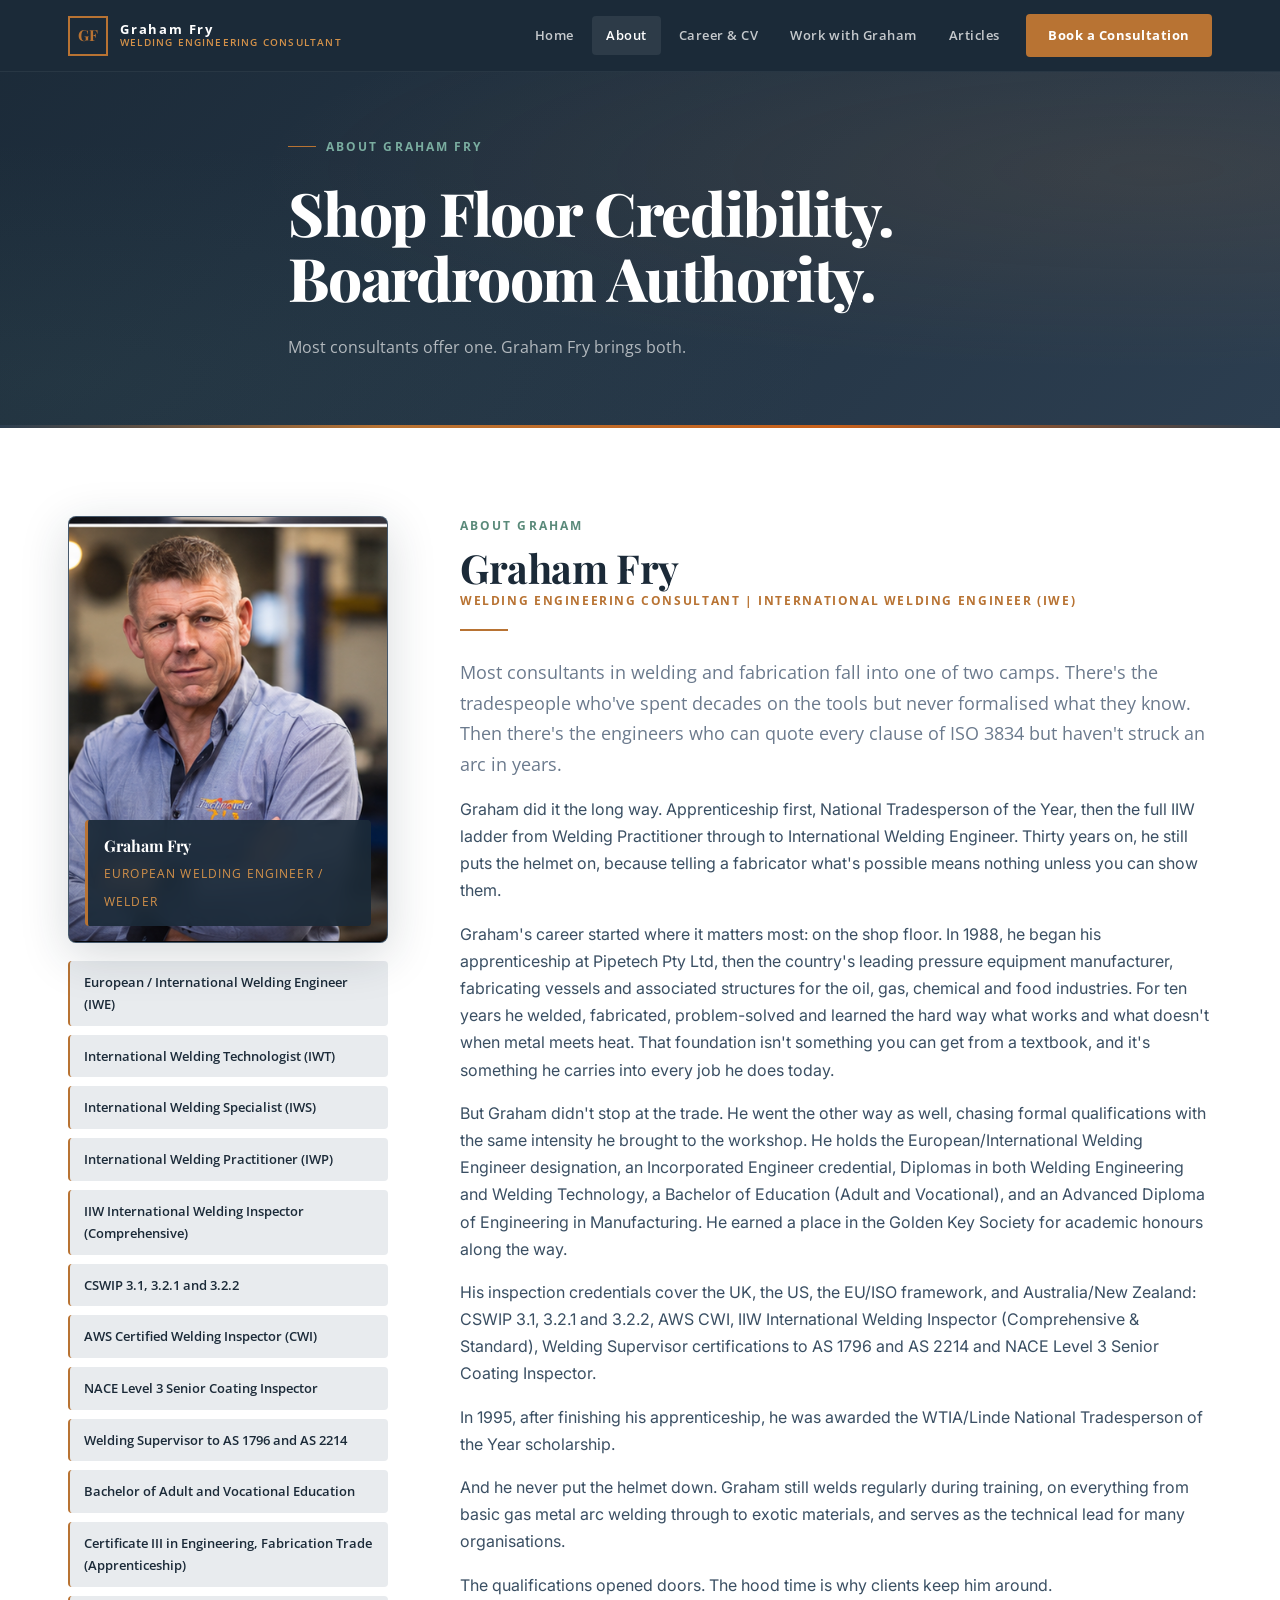
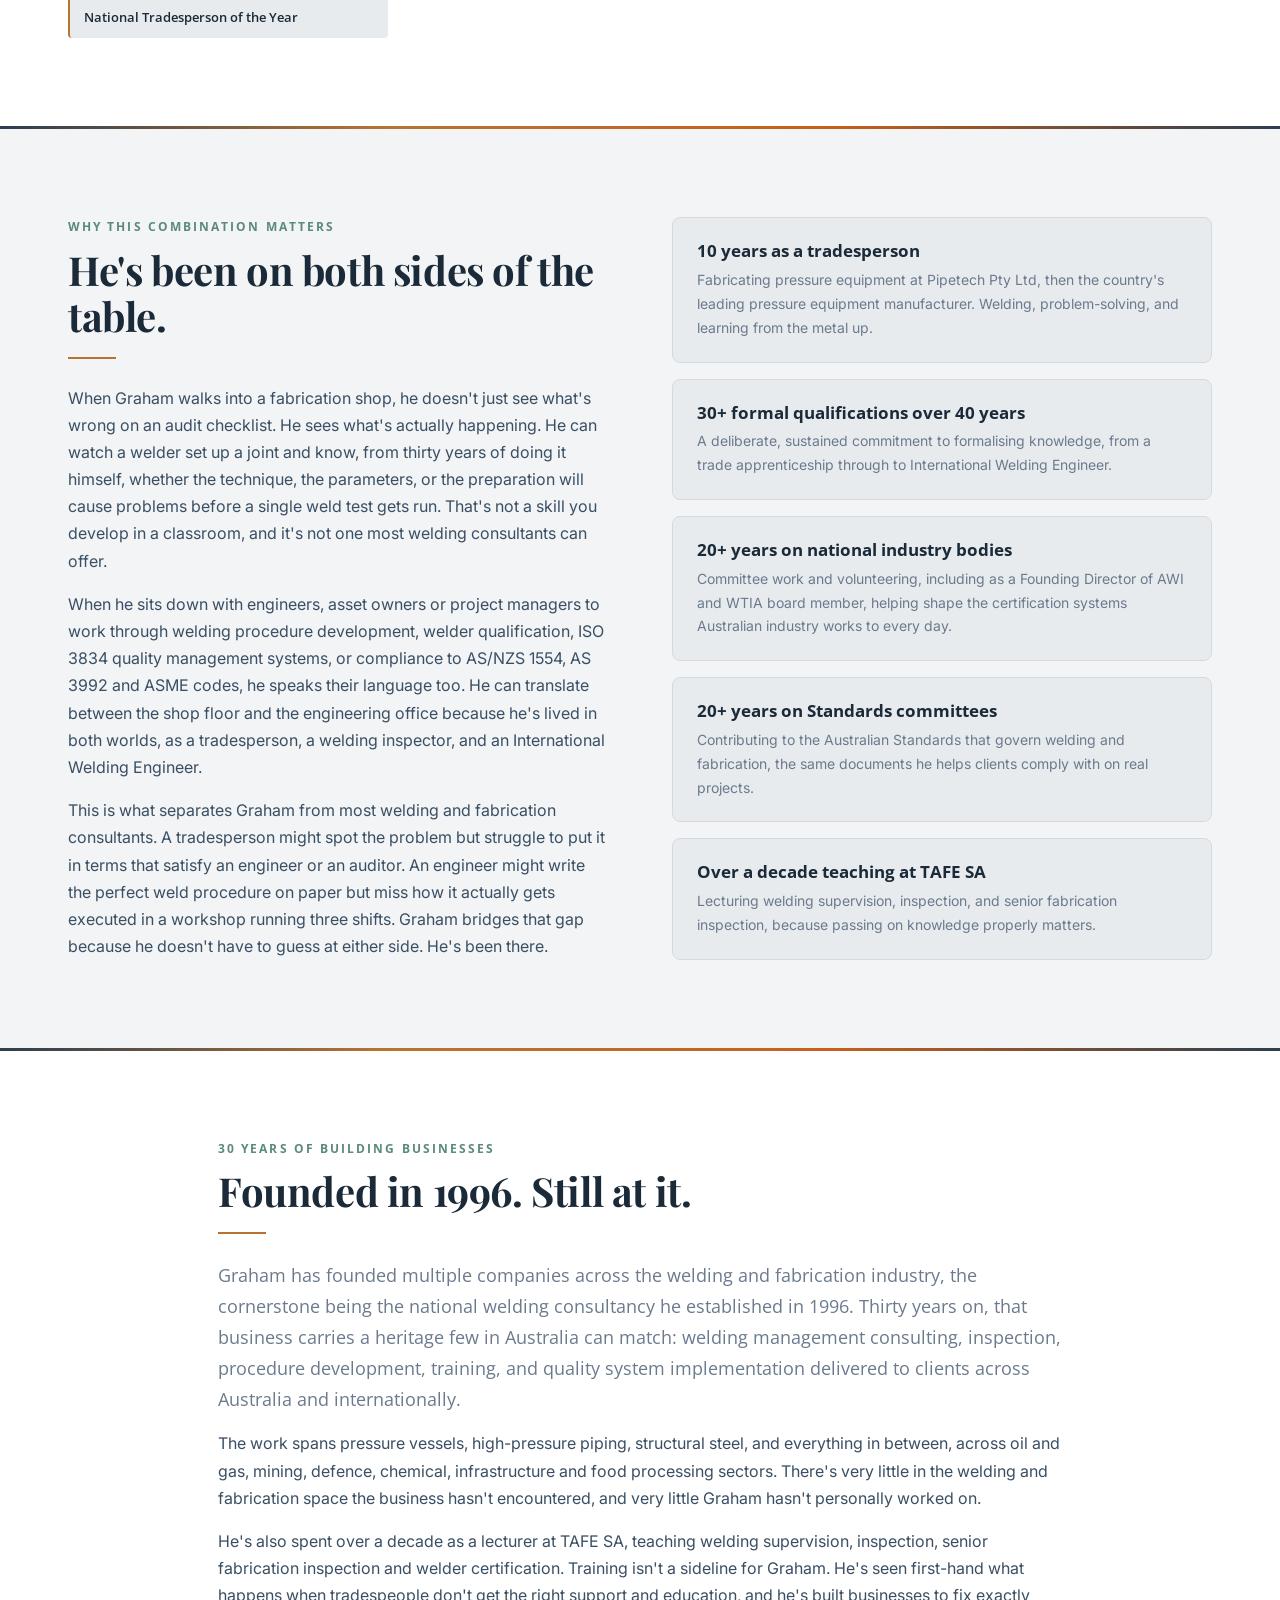
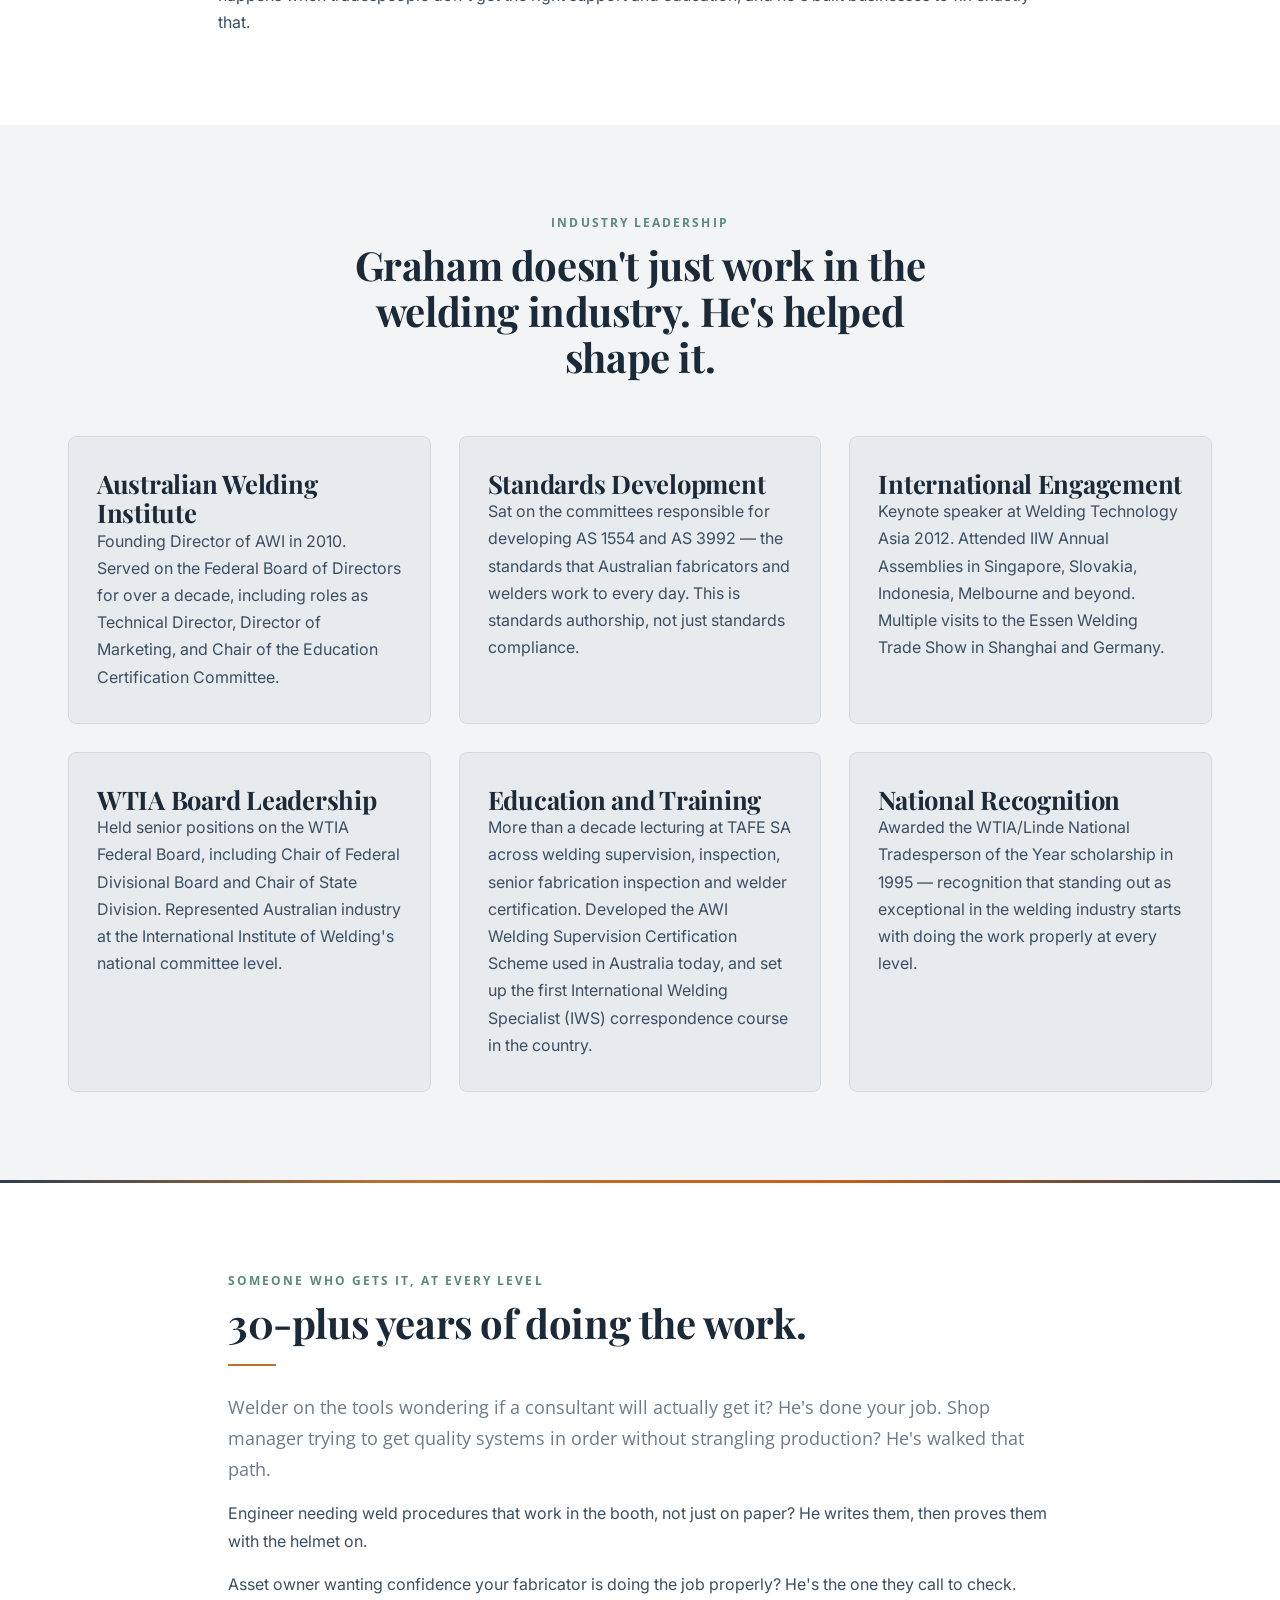
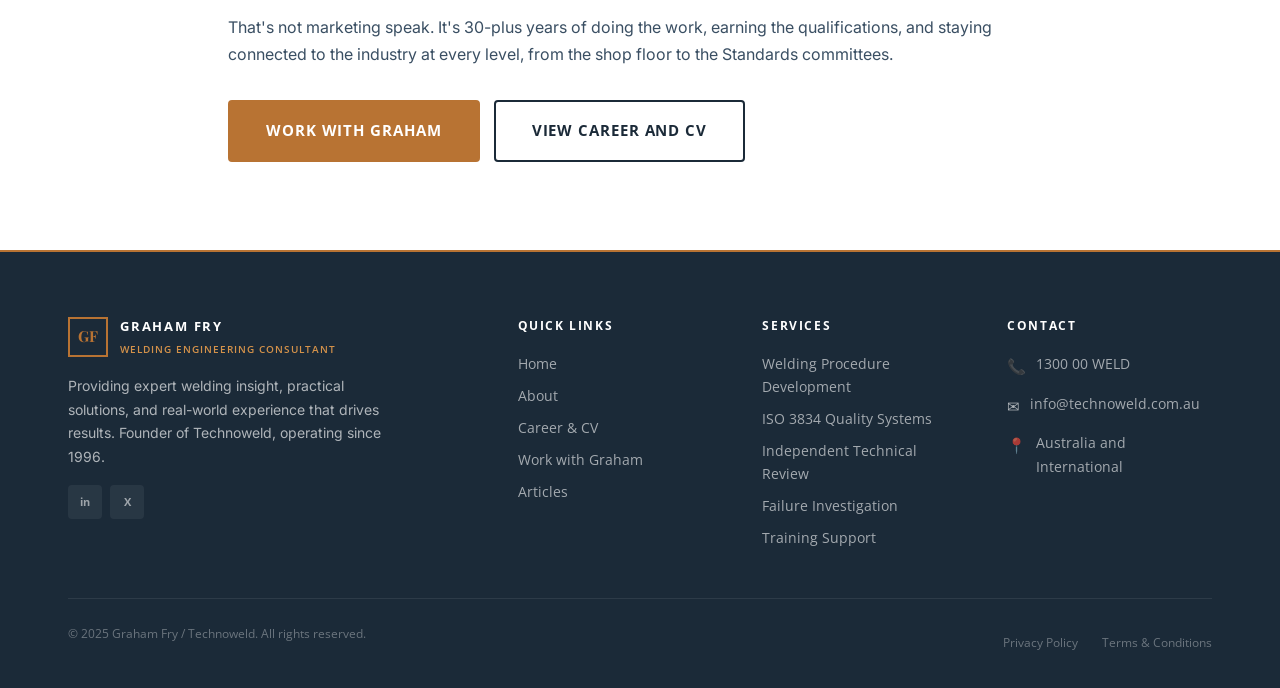
==== commit cfc777dd: "Wire Graham Fry portrait photo into about page Replace placeholder div on about.html bio-photo secti" ====
--- a/about.html
+++ b/about.html
@@ -67,11 +67,7 @@
 
         <div class="bio-photo fade-up">
           <div class="bio-photo__frame">
-            <!-- Replace with: <img src="assets/graham-fry-portrait.jpg" alt="Graham Fry, Welding Engineering Consultant" /> -->
-            <div class="bio-photo__placeholder">
-              <span style="font-size:5rem;display:block;margin-bottom:12px;opacity:.35;" aria-hidden="true">👷</span>
-              <p style="font-family:var(--font-sans);font-size:.72rem;letter-spacing:.1em;text-transform:uppercase;color:rgba(255,255,255,.3);margin:0;">Portrait</p>
-            </div>
+            <img src="assets/graham-fry-portrait.png" alt="Graham Fry, European Welding Engineer / Welder" class="bio-photo__img" />
             <div class="bio-photo__badge">
               <span class="bio-photo__badge-name">Graham Fry</span>
               <span class="bio-photo__badge-title">European Welding Engineer / Welder</span>
